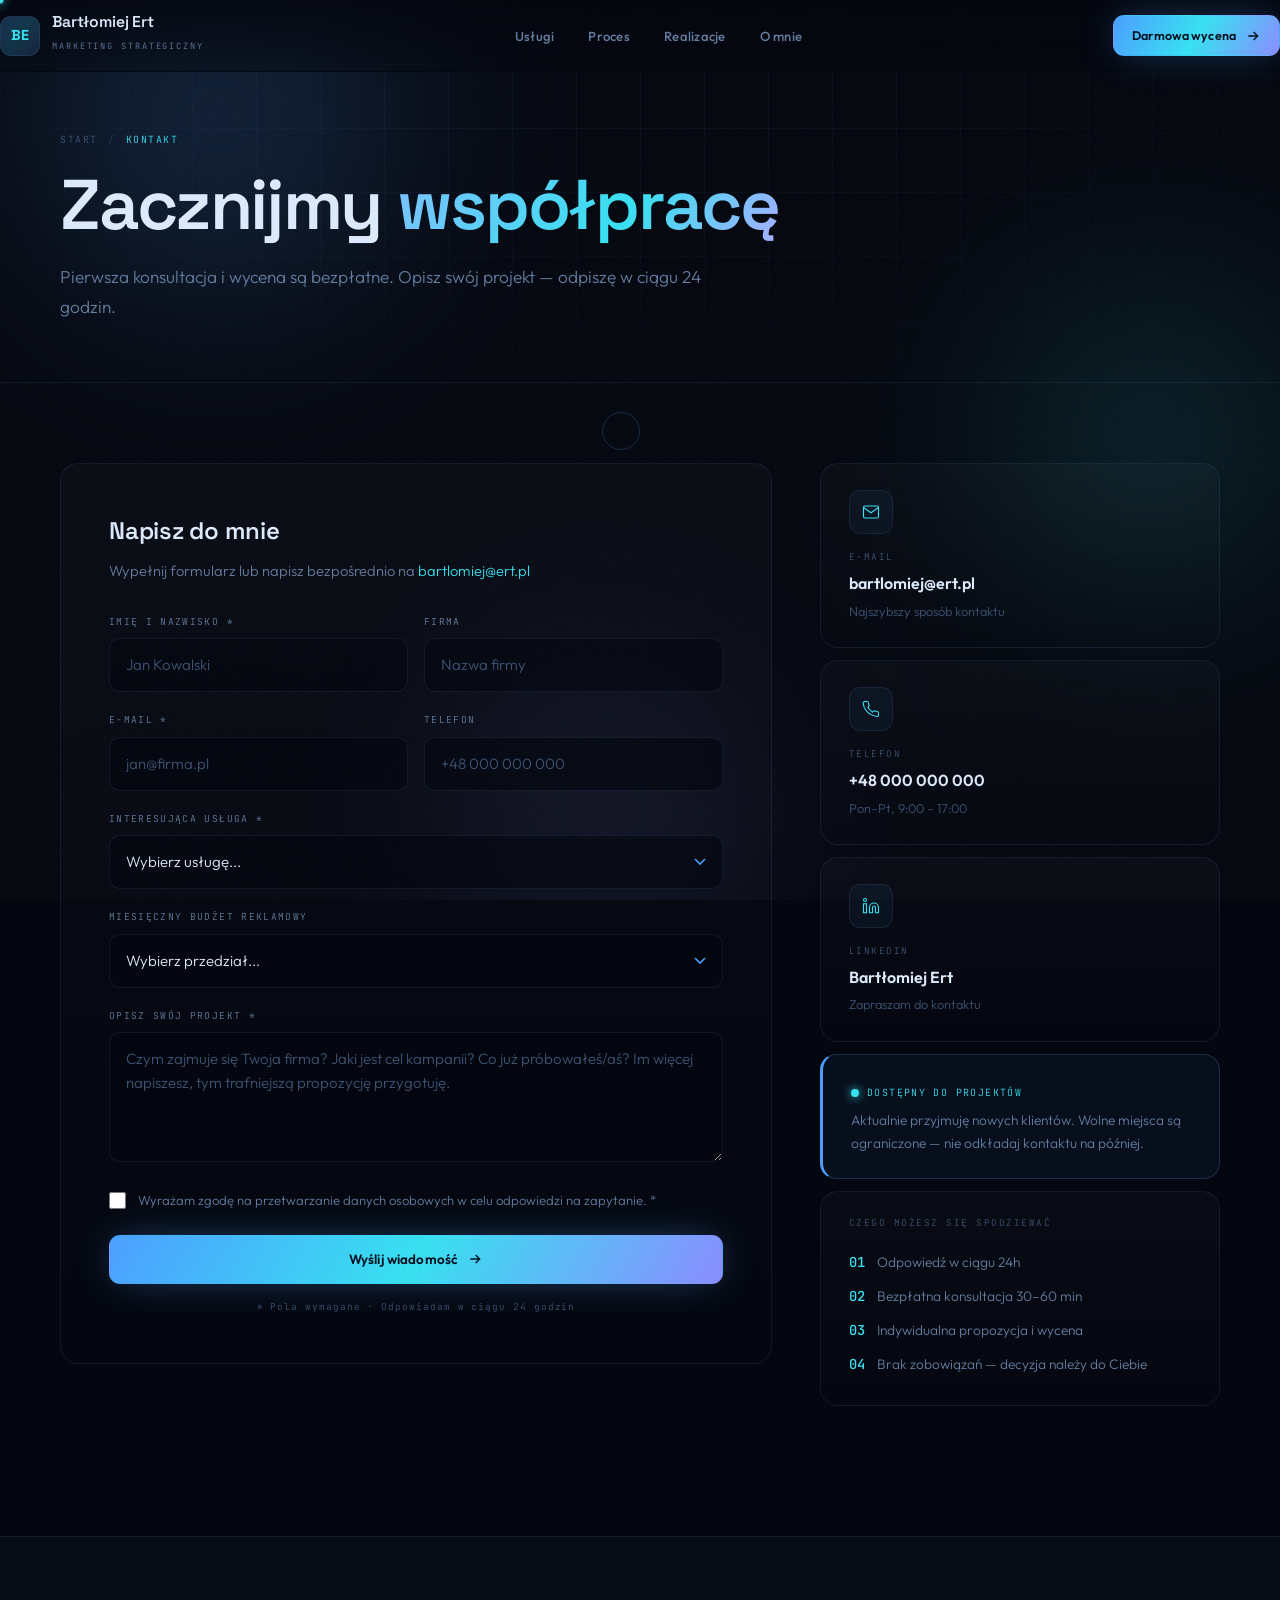
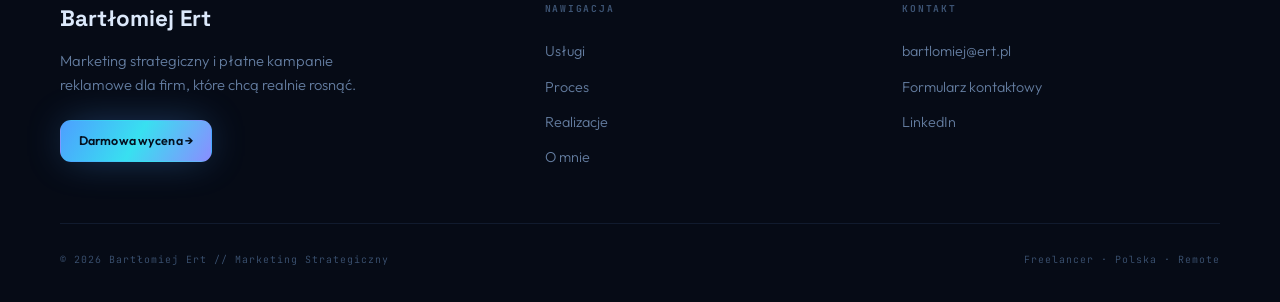
==== kontakt/index.html @ fcd6c66e "Redesign portfolio: world-class dark-blue technological UI Co-authored-by: Hustler <258043458+Hustle" ====
<!DOCTYPE html>
<html lang="pl">
<head>
<meta charset="UTF-8">
<meta name="viewport" content="width=device-width, initial-scale=1.0">
<title>Kontakt — Bartłomiej Ert</title>
<meta name="description" content="Zacznijmy współpracę. Pierwsza konsultacja i wycena są bezpłatne — odpowiadam w ciągu 24 godzin.">
<link rel="preconnect" href="https://fonts.googleapis.com">
<link rel="preconnect" href="https://fonts.gstatic.com" crossorigin>
<link href="https://fonts.googleapis.com/css2?family=Space+Grotesk:wght@400;500;600;700&family=Outfit:wght@300;400;500;600;700;800&family=JetBrains+Mono:wght@400;500&display=swap" rel="stylesheet">
<link rel="stylesheet" href="/style.css">
<style>
  .contact-grid { display: grid; grid-template-columns: 1fr 400px; gap: clamp(24px,4vw,48px); align-items: start; }
  .form-card { padding: clamp(28px,4vw,48px); }
  .form-card h2 { font-family: var(--ff-disp); font-weight: 600; font-size: 1.5rem; letter-spacing: -0.01em; margin-bottom: 8px; }
  .form-card .sub { color: var(--muted); margin-bottom: 32px; font-size: 0.92rem; }
  .form-card .sub a { color: var(--cyan); }
  .check { display: flex; gap: 12px; align-items: flex-start; margin-bottom: 24px; cursor: pointer; }
  .check input { width: 17px; height: 17px; margin-top: 2px; accent-color: var(--azure); flex-shrink: 0; }
  .check span { font-size: 0.82rem; color: var(--muted); line-height: 1.6; }
  .form-note { font-family: var(--mono); font-size: 0.58rem; letter-spacing: 0.1em; color: var(--muted-2); text-align: center; margin-top: 16px; }

  .form-success { display: none; text-align: center; padding: 40px 10px; }
  .success-ic { width: 66px; height: 66px; border-radius: 50%; display: grid; place-items: center; margin: 0 auto 22px;
    background: var(--azure-10); border: 1px solid var(--line-2); }
  .success-ic svg { width: 30px; height: 30px; color: var(--cyan); }
  .form-success h3 { font-family: var(--ff-disp); font-weight: 600; font-size: 1.4rem; margin-bottom: 10px; }
  .form-success p { color: var(--muted); line-height: 1.7; }

  .side-card { padding: 26px 28px; margin-bottom: 12px; display: block; }
  .side-card .ci-ic { width: 44px; height: 44px; border-radius: 11px; display: grid; place-items: center; margin-bottom: 16px; background: var(--azure-06); border: 1px solid var(--line); }
  .side-card .ci-ic svg { width: 18px; height: 18px; color: var(--cyan); }
  .side-card .lbl { font-family: var(--mono); font-size: 0.58rem; letter-spacing: 0.16em; text-transform: uppercase; color: var(--muted-2); margin-bottom: 6px; }
  .side-card .val { font-size: 1rem; font-weight: 600; color: var(--text); }
  .side-card .note { font-size: 0.8rem; color: var(--muted-2); margin-top: 4px; }
  a.side-card:hover .val { color: var(--cyan); }

  .avail { padding: 24px 28px; background: var(--azure-06); border: 1px solid var(--line-2); border-left: 3px solid var(--azure); border-radius: 16px; margin-bottom: 12px; }
  .avail .top { display: inline-flex; align-items: center; gap: 8px; font-family: var(--mono); font-size: 0.62rem; letter-spacing: 0.14em; text-transform: uppercase; color: var(--cyan); margin-bottom: 8px; }
  .avail p { font-size: 0.86rem; color: var(--muted); line-height: 1.65; }
  .expect { padding: 24px 28px; }
  .expect .lbl { font-family: var(--mono); font-size: 0.58rem; letter-spacing: 0.16em; text-transform: uppercase; color: var(--muted-2); margin-bottom: 14px; }
  .expect .row { display: flex; align-items: center; gap: 12px; font-size: 0.86rem; color: var(--muted); padding: 6px 0; }
  .expect .row b { font-family: var(--mono); color: var(--cyan); font-weight: 500; }

  @media (max-width: 900px){ .contact-grid { grid-template-columns: 1fr; } }
</style>
</head>
<body>

<header class="nav">
  <div class="wrap nav-inner">
    <a class="brand" href="/"><div class="brand-mark"><span>BE</span></div><div class="brand-text"><b>Bartłomiej Ert</b><small>Marketing Strategiczny</small></div></a>
    <nav><ul class="nav-links">
      <li><a href="/uslugi/">Usługi</a></li>
      <li><a href="/proces/">Proces</a></li>
      <li><a href="/realizacje/">Realizacje</a></li>
      <li><a href="/o-mnie/">O mnie</a></li>
    </ul></nav>
    <div class="nav-actions">
      <a class="btn btn-primary btn-sm active" href="/kontakt/" data-magnetic>Darmowa wycena
        <svg viewBox="0 0 24 24" fill="none" stroke="currentColor" stroke-width="2"><path d="M5 12h14M13 6l6 6-6 6"/></svg></a>
      <button class="nav-burger" aria-label="Menu"><span></span><span></span><span></span></button>
    </div>
  </div>
</header>
<div class="mobile-menu">
  <a href="/uslugi/">Usługi</a><a href="/proces/">Proces</a><a href="/realizacje/">Realizacje</a><a href="/o-mnie/">O mnie</a>
  <a class="btn btn-primary btn-block" href="/kontakt/">Darmowa wycena →</a>
</div>

<div class="page-hero">
  <div class="wrap">
    <div class="breadcrumb reveal"><a href="/">Start</a><span class="sep">/</span><span class="cur">Kontakt</span></div>
    <h1 class="page-title reveal d1">Zacznijmy <span class="grad">współpracę</span></h1>
    <p class="page-sub reveal d2">Pierwsza konsultacja i wycena są bezpłatne. Opisz swój projekt — odpiszę w ciągu 24 godzin.</p>
  </div>
</div>

<main>
  <section class="section" style="padding-top:clamp(48px,7vw,80px)">
    <div class="wrap contact-grid">
      <!-- FORM -->
      <div class="card form-card reveal">
        <div id="formWrap">
          <h2>Napisz do mnie</h2>
          <p class="sub">Wypełnij formularz lub napisz bezpośrednio na <a href="mailto:bartlomiej@ert.pl">bartlomiej@ert.pl</a></p>
          <form id="contactForm" novalidate>
            <div class="field-row">
              <div class="field"><label>Imię i nazwisko *</label><input type="text" placeholder="Jan Kowalski" required></div>
              <div class="field"><label>Firma</label><input type="text" placeholder="Nazwa firmy"></div>
            </div>
            <div class="field-row">
              <div class="field"><label>E-mail *</label><input type="email" placeholder="jan@firma.pl" required></div>
              <div class="field"><label>Telefon</label><input type="tel" placeholder="+48 000 000 000"></div>
            </div>
            <div class="field"><label>Interesująca usługa *</label>
              <select required>
                <option value="" disabled selected>Wybierz usługę...</option>
                <option>Promocje w Social Mediach (Meta / IG / LinkedIn)</option>
                <option>Google Search Ads</option>
                <option>Kompleksowe wsparcie marketingowe</option>
                <option>Tworzenie strony internetowej</option>
                <option>Kilka usług naraz</option>
                <option>Nie wiem — potrzebuję konsultacji</option>
              </select>
            </div>
            <div class="field"><label>Miesięczny budżet reklamowy</label>
              <select>
                <option value="" disabled selected>Wybierz przedział...</option>
                <option>Do 2 000 zł</option><option>2 000 – 5 000 zł</option><option>5 000 – 15 000 zł</option><option>15 000 – 50 000 zł</option><option>Powyżej 50 000 zł</option>
              </select>
            </div>
            <div class="field"><label>Opisz swój projekt *</label><textarea placeholder="Czym zajmuje się Twoja firma? Jaki jest cel kampanii? Co już próbowałeś/aś? Im więcej napiszesz, tym trafniejszą propozycję przygotuję." required></textarea></div>
            <label class="check"><input type="checkbox" required><span>Wyrażam zgodę na przetwarzanie danych osobowych w celu odpowiedzi na zapytanie. *</span></label>
            <button type="submit" class="btn btn-primary btn-block">Wyślij wiadomość
              <svg viewBox="0 0 24 24" fill="none" stroke="currentColor" stroke-width="2"><path d="M5 12h14M13 6l6 6-6 6"/></svg>
            </button>
            <p class="form-note">* Pola wymagane · Odpowiadam w ciągu 24 godzin</p>
          </form>
        </div>
        <div class="form-success" id="formSuccess">
          <div class="success-ic"><svg viewBox="0 0 24 24" fill="none" stroke="currentColor" stroke-width="2"><path d="M20 6 9 17l-5-5"/></svg></div>
          <h3>Wiadomość wysłana!</h3>
          <p>Dziękuję za kontakt. Odezwę się w ciągu 24 godzin na podany adres e-mail.<br>Do zobaczenia wkrótce.</p>
        </div>
      </div>

      <!-- SIDEBAR -->
      <aside class="reveal d2">
        <a href="mailto:bartlomiej@ert.pl" class="card side-card">
          <div class="ci-ic"><svg viewBox="0 0 24 24" fill="none" stroke="currentColor" stroke-width="1.5"><path d="M4 4h16c1.1 0 2 .9 2 2v12c0 1.1-.9 2-2 2H4c-1.1 0-2-.9-2-2V6c0-1.1.9-2 2-2z"/><polyline points="22,6 12,13 2,6"/></svg></div>
          <div class="lbl">E-mail</div><div class="val">bartlomiej@ert.pl</div><div class="note">Najszybszy sposób kontaktu</div>
        </a>
        <a href="tel:+48000000000" class="card side-card">
          <div class="ci-ic"><svg viewBox="0 0 24 24" fill="none" stroke="currentColor" stroke-width="1.5"><path d="M22 16.92v3a2 2 0 0 1-2.18 2 19.79 19.79 0 0 1-8.63-3.07A19.5 19.5 0 0 1 4.69 13a19.79 19.79 0 0 1-3.07-8.67A2 2 0 0 1 3.6 2h3a2 2 0 0 1 2 1.72c.13.96.36 1.9.7 2.81a2 2 0 0 1-.45 2.11L8 9.91a16 16 0 0 0 6.09 6.09l1.27-.85a2 2 0 0 1 2.11-.45c.91.34 1.85.57 2.81.7A2 2 0 0 1 22 17z"/></svg></div>
          <div class="lbl">Telefon</div><div class="val">+48 000 000 000</div><div class="note">Pon–Pt, 9:00 – 17:00</div>
        </a>
        <a href="https://linkedin.com" target="_blank" rel="noopener" class="card side-card">
          <div class="ci-ic"><svg viewBox="0 0 24 24" fill="none" stroke="currentColor" stroke-width="1.5"><path d="M16 8a6 6 0 0 1 6 6v7h-4v-7a2 2 0 0 0-4 0v7h-4v-7a6 6 0 0 1 6-6z"/><rect x="2" y="9" width="4" height="12"/><circle cx="4" cy="4" r="2"/></svg></div>
          <div class="lbl">LinkedIn</div><div class="val">Bartłomiej Ert</div><div class="note">Zapraszam do kontaktu</div>
        </a>
        <div class="avail">
          <div class="top"><span class="dot" style="width:8px;height:8px;border-radius:50%;background:var(--cyan);box-shadow:0 0 10px var(--cyan)"></span>Dostępny do projektów</div>
          <p>Aktualnie przyjmuję nowych klientów. Wolne miejsca są ograniczone — nie odkładaj kontaktu na później.</p>
        </div>
        <div class="card expect">
          <div class="lbl">Czego możesz się spodziewać</div>
          <div class="row"><b>01</b> Odpowiedź w ciągu 24h</div>
          <div class="row"><b>02</b> Bezpłatna konsultacja 30–60 min</div>
          <div class="row"><b>03</b> Indywidualna propozycja i wycena</div>
          <div class="row"><b>04</b> Brak zobowiązań — decyzja należy do Ciebie</div>
        </div>
      </aside>
    </div>
  </section>
</main>

<footer class="footer">
  <div class="wrap">
    <div class="footer-top">
      <div class="footer-brand"><b>Bartłomiej Ert</b><p>Marketing strategiczny i płatne kampanie reklamowe dla firm, które chcą realnie rosnąć.</p><div class="mt-s"><a class="btn btn-primary btn-sm" href="/kontakt/">Darmowa wycena →</a></div></div>
      <div class="footer-col"><h4>Nawigacja</h4><a href="/uslugi/">Usługi</a><a href="/proces/">Proces</a><a href="/realizacje/">Realizacje</a><a href="/o-mnie/">O mnie</a></div>
      <div class="footer-col"><h4>Kontakt</h4><a href="mailto:bartlomiej@ert.pl">bartlomiej@ert.pl</a><a href="/kontakt/">Formularz kontaktowy</a><a href="https://linkedin.com" target="_blank" rel="noopener">LinkedIn</a></div>
    </div>
    <div class="footer-bottom">
      <span>© <span data-year>2025</span> Bartłomiej Ert <span class="footer-dot">//</span> Marketing Strategiczny</span>
      <span>Freelancer <span class="footer-dot">·</span> Polska <span class="footer-dot">·</span> Remote</span>
    </div>
  </div>
</footer>

<script src="/app.js"></script>
</body>
</html>
---- style.css ----
/* ═══════════════════════════════════════════════════════════════
   BARTŁOMIEJ ERT — MARKETING STRATEGICZNY
   World-class dark-blue technological design system
   Shared stylesheet · v2
═══════════════════════════════════════════════════════════════ */

/* ───────────────────────────────────────────
   1 · DESIGN TOKENS
─────────────────────────────────────────── */
:root {
  /* Surfaces — deep space navy */
  --bg:        #04070f;
  --bg-1:      #060b16;
  --bg-2:      #080f1e;
  --bg-3:      #0b1424;
  --card:      #0a1322;
  --card-2:    #0d1a2d;
  --card-h:    #10233c;

  /* Ink */
  --text:      #dce9fb;
  --text-soft: #aec4e4;
  --muted:     #647da0;
  --muted-2:   #3d5474;

  /* Brand — electric azure → cyan → violet */
  --azure:     #4d9fff;
  --cyan:      #38e0f0;
  --violet:    #8a8dff;
  --accent:    #4d9fff;
  --accent-2:  #38e0f0;

  /* Brand alphas */
  --azure-06:  rgba(77,159,255,0.06);
  --azure-10:  rgba(77,159,255,0.10);
  --azure-14:  rgba(77,159,255,0.14);
  --azure-22:  rgba(77,159,255,0.22);
  --cyan-10:   rgba(56,224,240,0.10);

  /* Lines & glass */
  --line:      rgba(120,170,255,0.10);
  --line-2:    rgba(120,170,255,0.20);
  --glass:     rgba(14,26,46,0.55);
  --glass-2:   rgba(10,19,34,0.72);

  /* Gradients */
  --grad-brand:  linear-gradient(120deg, #4d9fff 0%, #38e0f0 50%, #8a8dff 100%);
  --grad-text:   linear-gradient(120deg, #7ec0ff 0%, #38e0f0 60%, #a9adff 100%);
  --grad-line:   linear-gradient(90deg, transparent, var(--azure), var(--cyan), transparent);

  /* Shadows / glows */
  --shadow:      0 30px 90px -30px rgba(0,0,0,0.8);
  --glow-azure:  0 0 40px -8px rgba(77,159,255,0.45);
  --glow-cyan:   0 0 50px -10px rgba(56,224,240,0.4);

  /* Type */
  --ff:      'Outfit', system-ui, -apple-system, sans-serif;
  --ff-disp: 'Space Grotesk', var(--ff);
  --mono:    'JetBrains Mono', ui-monospace, monospace;

  /* Layout */
  --max:     1280px;
  --gutter:  clamp(20px, 5vw, 60px);
  --radius:  18px;
  --radius-sm: 12px;

  --ease:    cubic-bezier(0.16, 1, 0.3, 1);
  --nav-h:   72px;
}

/* ───────────────────────────────────────────
   2 · RESET
─────────────────────────────────────────── */
*, *::before, *::after { box-sizing: border-box; margin: 0; padding: 0; }
html { scroll-behavior: smooth; -webkit-text-size-adjust: 100%; }
@media (prefers-reduced-motion: reduce) {
  html { scroll-behavior: auto; }
  *, *::before, *::after { animation-duration: 0.001ms !important; transition-duration: 0.01ms !important; }
}
body {
  font-family: var(--ff);
  font-weight: 300;
  color: var(--text);
  background: var(--bg);
  line-height: 1.6;
  overflow-x: hidden;
  min-height: 100vh;
  -webkit-font-smoothing: antialiased;
  text-rendering: optimizeLegibility;
}
img, svg { display: block; max-width: 100%; }
a { color: inherit; text-decoration: none; }
button, input, textarea, select { font: inherit; color: inherit; }
::selection { background: rgba(77,159,255,0.28); color: #fff; }

::-webkit-scrollbar { width: 9px; height: 9px; }
::-webkit-scrollbar-track { background: var(--bg); }
::-webkit-scrollbar-thumb { background: linear-gradient(180deg, var(--azure), var(--cyan)); border-radius: 6px; border: 2px solid var(--bg); }

/* ───────────────────────────────────────────
   3 · AMBIENT BACKGROUND (aurora + grid + noise)
─────────────────────────────────────────── */
.fx-bg { position: fixed; inset: 0; z-index: -2; pointer-events: none; overflow: hidden; }
.fx-aurora {
  position: absolute; border-radius: 50%; filter: blur(90px); opacity: 0.5;
  mix-blend-mode: screen; will-change: transform;
}
.fx-aurora.a1 { width: 46vw; height: 46vw; top: -14vw; left: -6vw;  background: radial-gradient(circle, rgba(77,159,255,0.5), transparent 65%); animation: drift1 22s ease-in-out infinite; }
.fx-aurora.a2 { width: 40vw; height: 40vw; top: 20vh; right: -10vw; background: radial-gradient(circle, rgba(56,224,240,0.34), transparent 65%); animation: drift2 26s ease-in-out infinite; }
.fx-aurora.a3 { width: 38vw; height: 38vw; bottom: -12vw; left: 28vw; background: radial-gradient(circle, rgba(138,141,255,0.30), transparent 65%); animation: drift3 30s ease-in-out infinite; }
.fx-grid {
  position: absolute; inset: 0;
  background-image:
    linear-gradient(var(--line) 1px, transparent 1px),
    linear-gradient(90deg, var(--line) 1px, transparent 1px);
  background-size: 64px 64px;
  mask-image: radial-gradient(ellipse 90% 70% at 50% 0%, #000 10%, transparent 75%);
  -webkit-mask-image: radial-gradient(ellipse 90% 70% at 50% 0%, #000 10%, transparent 75%);
  opacity: 0.6;
}
.fx-noise {
  position: absolute; inset: 0; opacity: 0.035;
  background-image: url("data:image/svg+xml,%3Csvg xmlns='http://www.w3.org/2000/svg' width='140' height='140'%3E%3Cfilter id='n'%3E%3CfeTurbulence type='fractalNoise' baseFrequency='0.85' numOctaves='3' stitchTiles='stitch'/%3E%3C/filter%3E%3Crect width='100%25' height='100%25' filter='url(%23n)'/%3E%3C/svg%3E");
}
@keyframes drift1 { 0%,100%{transform:translate(0,0) scale(1)} 50%{transform:translate(6vw,4vh) scale(1.12)} }
@keyframes drift2 { 0%,100%{transform:translate(0,0) scale(1)} 50%{transform:translate(-5vw,6vh) scale(1.1)} }
@keyframes drift3 { 0%,100%{transform:translate(0,0) scale(1)} 50%{transform:translate(3vw,-5vh) scale(1.15)} }

/* ───────────────────────────────────────────
   4 · CURSOR / PROGRESS / OVERLAYS
─────────────────────────────────────────── */
.cursor-dot, .cursor-ring {
  position: fixed; top: 0; left: 0; border-radius: 50%;
  pointer-events: none; z-index: 9999; translate: -50% -50%;
  mix-blend-mode: screen;
}
.cursor-dot  { width: 7px; height: 7px; background: var(--cyan); box-shadow: 0 0 10px var(--cyan); }
.cursor-ring { width: 38px; height: 38px; border: 1px solid var(--azure-22); transition: width .25s var(--ease), height .25s var(--ease), border-color .25s, background .25s; }
.cursor-ring.hover { width: 60px; height: 60px; border-color: var(--cyan); background: rgba(56,224,240,0.06); }
@media (hover: none), (max-width: 900px) { .cursor-dot, .cursor-ring { display: none; } }

.scroll-progress {
  position: fixed; top: 0; left: 0; height: 2px; width: 0%;
  background: var(--grad-brand); z-index: 300; box-shadow: 0 0 12px rgba(77,159,255,0.6);
}

/* ───────────────────────────────────────────
   5 · LAYOUT
─────────────────────────────────────────── */
.wrap { width: min(100% - (var(--gutter) * 2), var(--max)); margin-inline: auto; }
.section { padding: clamp(72px, 11vw, 130px) 0; position: relative; }
.section-alt { background:
  radial-gradient(ellipse 60% 50% at 100% 0%, var(--azure-06), transparent 60%),
  var(--bg-1);
  border-block: 1px solid var(--line);
}

/* Section label (mono kicker) */
.kicker { display: inline-flex; align-items: center; gap: 12px; margin-bottom: 20px; }
.kicker::before { content: ''; width: 30px; height: 1px; background: var(--grad-line); }
.kicker span {
  font-family: var(--mono); font-size: 0.62rem; letter-spacing: 0.24em;
  text-transform: uppercase; color: var(--cyan);
}
.eyebrow-center { justify-content: center; }
.eyebrow-center::after { content: ''; width: 30px; height: 1px; background: var(--grad-line); }

.h-sec {
  font-family: var(--ff-disp); font-weight: 600;
  font-size: clamp(2rem, 4vw, 3.1rem); line-height: 1.05;
  letter-spacing: -0.03em; color: var(--text); margin-bottom: 18px;
}
.sub-sec { font-size: 1.02rem; color: var(--muted); max-width: 56ch; line-height: 1.75; }
.grad { background: var(--grad-text); -webkit-background-clip: text; background-clip: text; -webkit-text-fill-color: transparent; }
.acc { color: var(--cyan); }

/* ───────────────────────────────────────────
   6 · NAV
─────────────────────────────────────────── */
.nav {
  position: fixed; inset: 0 0 auto 0; z-index: 250; height: var(--nav-h);
  display: flex; align-items: center;
  background: linear-gradient(180deg, rgba(4,7,15,0.85), rgba(4,7,15,0.4));
  backdrop-filter: blur(18px); -webkit-backdrop-filter: blur(18px);
  border-bottom: 1px solid transparent;
  transition: transform .45s var(--ease), background .35s, border-color .35s;
}
.nav.scrolled { background: var(--glass-2); border-bottom-color: var(--line); }
.nav.hidden { transform: translateY(-105%); }
.nav-inner { display: flex; align-items: center; justify-content: space-between; width: 100%; gap: 20px; }

.brand { display: flex; align-items: center; gap: 12px; }
.brand-mark {
  width: 40px; height: 40px; display: grid; place-items: center; position: relative;
  border-radius: 11px; background: linear-gradient(160deg, #0f2137, #081221);
  border: 1px solid var(--line-2); overflow: hidden;
}
.brand-mark::after { content: ''; position: absolute; inset: 0; background: var(--grad-brand); opacity: 0.14; }
.brand-mark span { font-family: var(--ff-disp); font-weight: 700; font-size: 0.9rem; color: var(--cyan); position: relative; z-index: 1; }
.brand-text b { font-family: var(--ff-disp); font-weight: 600; font-size: 0.98rem; color: var(--text); letter-spacing: -0.01em; display: block; line-height: 1; }
.brand-text small { font-family: var(--mono); font-size: 0.54rem; letter-spacing: 0.22em; text-transform: uppercase; color: var(--muted); }

.nav-links { display: flex; align-items: center; gap: 6px; list-style: none; }
.nav-links a {
  position: relative; padding: 9px 14px; border-radius: 9px;
  font-size: 0.82rem; font-weight: 500; letter-spacing: 0.02em; color: var(--muted);
  transition: color .25s, background .25s;
}
.nav-links a:hover { color: var(--text); background: var(--azure-06); }
.nav-links a.active { color: var(--cyan); }
.nav-links a.active::after {
  content: ''; position: absolute; left: 14px; right: 14px; bottom: 3px; height: 1px;
  background: var(--grad-line);
}
.nav-actions { display: flex; align-items: center; gap: 12px; }

.btn {
  --b: var(--azure);
  display: inline-flex; align-items: center; justify-content: center; gap: 9px;
  font-family: var(--ff); font-weight: 600; font-size: 0.84rem; letter-spacing: 0.01em;
  padding: 13px 24px; border-radius: 11px; cursor: pointer; border: 1px solid transparent;
  position: relative; overflow: hidden; transition: transform .3s var(--ease), box-shadow .3s, border-color .3s, color .3s, background .3s;
  white-space: nowrap;
}
.btn svg { width: 16px; height: 16px; }
.btn-primary { color: #04101f; background: var(--grad-brand); box-shadow: var(--glow-azure); }
.btn-primary::after {
  content: ''; position: absolute; inset: 0; background: linear-gradient(120deg, transparent, rgba(255,255,255,0.5), transparent);
  transform: translateX(-120%); transition: transform .6s var(--ease);
}
.btn-primary:hover { transform: translateY(-2px); box-shadow: 0 0 46px -6px rgba(56,224,240,0.6); }
.btn-primary:hover::after { transform: translateX(120%); }
.btn-ghost { color: var(--text-soft); border-color: var(--line-2); background: rgba(255,255,255,0.015); }
.btn-ghost:hover { color: var(--cyan); border-color: var(--cyan); transform: translateY(-2px); background: var(--azure-06); }
.btn-sm { padding: 10px 18px; font-size: 0.78rem; }
.btn-block { width: 100%; }

/* Mobile nav */
.nav-burger {
  display: none; width: 44px; height: 44px; border-radius: 11px; cursor: pointer;
  border: 1px solid var(--line-2); background: rgba(255,255,255,0.02);
  flex-direction: column; align-items: center; justify-content: center; gap: 5px;
}
.nav-burger span { width: 18px; height: 2px; background: var(--text); border-radius: 2px; transition: transform .3s var(--ease), opacity .2s; }
.nav-burger.open span:nth-child(1) { transform: translateY(7px) rotate(45deg); }
.nav-burger.open span:nth-child(2) { opacity: 0; }
.nav-burger.open span:nth-child(3) { transform: translateY(-7px) rotate(-45deg); }

.mobile-menu {
  position: fixed; inset: var(--nav-h) 0 auto 0; z-index: 240;
  background: var(--glass-2); backdrop-filter: blur(22px); -webkit-backdrop-filter: blur(22px);
  border-bottom: 1px solid var(--line); padding: 22px var(--gutter) 32px;
  display: flex; flex-direction: column; gap: 6px;
  transform: translateY(-12px); opacity: 0; pointer-events: none; transition: transform .4s var(--ease), opacity .3s;
}
.mobile-menu.open { transform: translateY(0); opacity: 1; pointer-events: auto; }
.mobile-menu a { padding: 14px 8px; font-family: var(--ff-disp); font-size: 1.3rem; color: var(--text-soft); border-bottom: 1px solid var(--line); }
.mobile-menu a:last-of-type { border-bottom: none; }
.mobile-menu .btn { margin-top: 14px; }

/* ───────────────────────────────────────────
   7 · REVEAL ANIMATION
─────────────────────────────────────────── */
.reveal { opacity: 0; transform: translateY(30px); transition: opacity .8s var(--ease), transform .8s var(--ease); }
.reveal.in { opacity: 1; transform: none; }
.d1 { transition-delay: .08s; } .d2 { transition-delay: .16s; } .d3 { transition-delay: .24s; }
.d4 { transition-delay: .32s; } .d5 { transition-delay: .4s; } .d6 { transition-delay: .48s; }

/* ───────────────────────────────────────────
   8 · CARDS & GLASS
─────────────────────────────────────────── */
.card {
  position: relative; background: linear-gradient(180deg, rgba(255,255,255,0.025), rgba(255,255,255,0.005));
  border: 1px solid var(--line); border-radius: var(--radius); overflow: hidden;
  transition: border-color .4s, transform .4s var(--ease), background .4s;
}
.card::before {
  content: ''; position: absolute; inset: 0; border-radius: inherit; padding: 1px;
  background: radial-gradient(300px circle at var(--mx, 50%) var(--my, 0%), var(--azure-22), transparent 60%);
  -webkit-mask: linear-gradient(#000 0 0) content-box, linear-gradient(#000 0 0);
  -webkit-mask-composite: xor; mask-composite: exclude;
  opacity: 0; transition: opacity .4s;
}
.card:hover { border-color: var(--line-2); background: linear-gradient(180deg, rgba(255,255,255,0.04), rgba(255,255,255,0.01)); }
.card:hover::before { opacity: 1; }

.tag {
  font-family: var(--mono); font-size: 0.58rem; letter-spacing: 0.12em; text-transform: uppercase;
  color: var(--cyan); border: 1px solid var(--line); background: var(--azure-06);
  padding: 5px 10px; border-radius: 6px; white-space: nowrap;
}
.tags { display: flex; flex-wrap: wrap; gap: 8px; }

.pill {
  display: inline-flex; align-items: center; gap: 9px; padding: 7px 15px; border-radius: 999px;
  border: 1px solid var(--line-2); background: var(--azure-06);
  font-family: var(--mono); font-size: 0.62rem; letter-spacing: 0.14em; text-transform: uppercase; color: var(--text-soft);
}
.pill .dot { width: 7px; height: 7px; border-radius: 50%; background: var(--cyan); box-shadow: 0 0 10px var(--cyan); animation: pulse 2s ease-in-out infinite; }
@keyframes pulse { 0%,100%{ opacity:1; transform:scale(1); } 50%{ opacity:.4; transform:scale(.8); } }

/* ───────────────────────────────────────────
   9 · TICKER
─────────────────────────────────────────── */
.ticker { border-block: 1px solid var(--line); background: var(--bg-1); overflow: hidden; padding: 16px 0; }
.ticker-track { display: flex; width: max-content; animation: ticker 32s linear infinite; }
.ticker:hover .ticker-track { animation-play-state: paused; }
.ticker-item {
  display: inline-flex; align-items: center; gap: 22px; padding: 0 22px;
  font-family: var(--mono); font-size: 0.66rem; letter-spacing: 0.18em; text-transform: uppercase; color: var(--muted); flex-shrink: 0;
}
.ticker-item::after { content: '◆'; color: var(--cyan); font-size: 0.6rem; opacity: 0.7; }
@keyframes ticker { to { transform: translateX(-50%); } }

/* ───────────────────────────────────────────
   10 · STAT / METRIC
─────────────────────────────────────────── */
.metric-val { font-family: var(--ff-disp); font-weight: 700; letter-spacing: -0.03em; line-height: 1;
  background: var(--grad-text); -webkit-background-clip: text; background-clip: text; -webkit-text-fill-color: transparent; }
.metric-lbl { font-family: var(--mono); font-size: 0.6rem; letter-spacing: 0.14em; text-transform: uppercase; color: var(--muted); margin-top: 8px; }

/* ───────────────────────────────────────────
   11 · PAGE HERO (subpages)
─────────────────────────────────────────── */
.page-hero { padding: calc(var(--nav-h) + 60px) 0 60px; position: relative; border-bottom: 1px solid var(--line); }
.breadcrumb { display: flex; align-items: center; gap: 10px; font-family: var(--mono); font-size: 0.62rem; letter-spacing: 0.16em; text-transform: uppercase; color: var(--muted-2); margin-bottom: 22px; }
.breadcrumb a { color: var(--muted-2); transition: color .2s; }
.breadcrumb a:hover { color: var(--cyan); }
.breadcrumb .sep { opacity: 0.6; }
.breadcrumb .cur { color: var(--cyan); }
.page-title { font-family: var(--ff-disp); font-weight: 600; font-size: clamp(2.4rem, 6vw, 4.4rem); line-height: 1.02; letter-spacing: -0.03em; margin-bottom: 20px; }
.page-sub { font-size: 1.08rem; color: var(--muted); max-width: 60ch; line-height: 1.75; }

/* ───────────────────────────────────────────
   12 · FOOTER
─────────────────────────────────────────── */
.footer { border-top: 1px solid var(--line); background: var(--bg-1); padding: 64px 0 34px; }
.footer-top { display: grid; grid-template-columns: 1.4fr 1fr 1fr; gap: 40px; margin-bottom: 48px; }
.footer-brand b { font-family: var(--ff-disp); font-size: 1.4rem; color: var(--text); }
.footer-brand p { color: var(--muted); margin-top: 12px; max-width: 34ch; font-size: 0.92rem; }
.footer-col h4 { font-family: var(--mono); font-size: 0.6rem; letter-spacing: 0.18em; text-transform: uppercase; color: var(--muted-2); margin-bottom: 18px; }
.footer-col a { display: block; color: var(--muted); font-size: 0.9rem; padding: 6px 0; transition: color .2s, transform .2s; }
.footer-col a:hover { color: var(--cyan); transform: translateX(4px); }
.footer-bottom { display: flex; justify-content: space-between; align-items: center; gap: 16px; padding-top: 28px; border-top: 1px solid var(--line); }
.footer-bottom span { font-family: var(--mono); font-size: 0.62rem; letter-spacing: 0.1em; color: var(--muted-2); }
.footer-dot { color: var(--cyan); }

/* ───────────────────────────────────────────
   13 · CTA BANNER
─────────────────────────────────────────── */
.cta-banner {
  position: relative; border-radius: 24px; overflow: hidden; padding: clamp(36px, 6vw, 68px);
  display: flex; align-items: center; justify-content: space-between; gap: 40px; flex-wrap: wrap;
  background: linear-gradient(135deg, #0a1a30, #071121);
  border: 1px solid var(--line-2);
}
.cta-banner::before { content: ''; position: absolute; inset: 0; background: radial-gradient(ellipse 60% 100% at 100% 50%, var(--azure-14), transparent 60%); }
.cta-banner::after { content: ''; position: absolute; inset: -1px; border-radius: inherit; padding: 1px; background: var(--grad-brand); opacity: 0.4;
  -webkit-mask: linear-gradient(#000 0 0) content-box, linear-gradient(#000 0 0); -webkit-mask-composite: xor; mask-composite: exclude; }
.cta-banner > * { position: relative; z-index: 1; }
.cta-banner h3 { font-family: var(--ff-disp); font-weight: 600; font-size: clamp(1.5rem, 3.4vw, 2.4rem); letter-spacing: -0.02em; line-height: 1.1; margin-bottom: 12px; }
.cta-banner p { color: var(--muted); max-width: 42ch; }
.cta-actions { display: flex; gap: 12px; flex-wrap: wrap; }

/* ───────────────────────────────────────────
   14 · FORM
─────────────────────────────────────────── */
.field { margin-bottom: 20px; }
.field label { display: block; font-family: var(--mono); font-size: 0.6rem; letter-spacing: 0.14em; text-transform: uppercase; color: var(--muted); margin-bottom: 9px; }
.field input, .field select, .field textarea {
  width: 100%; background: rgba(4,8,16,0.6); border: 1px solid var(--line); border-radius: 11px;
  padding: 14px 16px; font-size: 0.94rem; transition: border-color .25s, box-shadow .25s, background .25s; outline: none; appearance: none;
}
.field input:focus, .field select:focus, .field textarea:focus { border-color: var(--azure); box-shadow: 0 0 0 3px var(--azure-10); background: rgba(4,8,16,0.85); }
.field input::placeholder, .field textarea::placeholder { color: var(--muted-2); }
.field textarea { resize: vertical; min-height: 130px; line-height: 1.6; }
.field select { cursor: pointer;
  background-image: url("data:image/svg+xml,%3Csvg xmlns='http://www.w3.org/2000/svg' width='12' height='8'%3E%3Cpath d='M1 1l5 5 5-5' stroke='%234d9fff' stroke-width='1.6' fill='none'/%3E%3C/svg%3E");
  background-repeat: no-repeat; background-position: right 16px center; }
.field select option { background: var(--bg-2); }
.field-row { display: grid; grid-template-columns: 1fr 1fr; gap: 16px; }

/* ───────────────────────────────────────────
   15 · FAQ
─────────────────────────────────────────── */
.faq { border-top: 1px solid var(--line); }
.faq-item { border-bottom: 1px solid var(--line); }
.faq-q { display: flex; justify-content: space-between; align-items: center; gap: 20px; padding: 24px 4px; cursor: pointer; font-family: var(--ff-disp); font-weight: 500; font-size: 1.05rem; color: var(--text-soft); transition: color .25s; user-select: none; }
.faq-q:hover { color: var(--cyan); }
.faq-item.open .faq-q { color: var(--cyan); }
.faq-icon { position: relative; width: 18px; height: 18px; flex-shrink: 0; }
.faq-icon::before, .faq-icon::after { content: ''; position: absolute; background: currentColor; border-radius: 2px; }
.faq-icon::before { top: 50%; left: 0; right: 0; height: 2px; transform: translateY(-50%); }
.faq-icon::after { left: 50%; top: 0; bottom: 0; width: 2px; transform: translateX(-50%); transition: transform .3s var(--ease); }
.faq-item.open .faq-icon::after { transform: translateX(-50%) scaleY(0); }
.faq-a { max-height: 0; overflow: hidden; transition: max-height .45s var(--ease); }
.faq-a p { color: var(--muted); line-height: 1.8; padding-bottom: 24px; max-width: 68ch; font-size: 0.95rem; }
.faq-item.open .faq-a { max-height: 360px; }

/* ───────────────────────────────────────────
   16 · UTILITIES
─────────────────────────────────────────── */
.center { text-align: center; }
.mx-auto { margin-inline: auto; }
.mt-s { margin-top: 24px; } .mt-m { margin-top: 40px; } .mt-l { margin-top: 64px; }
.grid { display: grid; gap: 20px; }
.g-2 { grid-template-columns: repeat(2, 1fr); }
.g-3 { grid-template-columns: repeat(3, 1fr); }
.g-4 { grid-template-columns: repeat(4, 1fr); }
.divider { height: 1px; background: var(--grad-line); border: none; }

/* ───────────────────────────────────────────
   17 · RESPONSIVE
─────────────────────────────────────────── */
@media (max-width: 1024px) {
  .footer-top { grid-template-columns: 1fr 1fr; }
  .g-4 { grid-template-columns: repeat(2, 1fr); }
}
@media (max-width: 860px) {
  .nav-links, .nav-actions .btn { display: none; }
  .nav-burger { display: flex; }
  .g-2, .g-3, .g-4 { grid-template-columns: 1fr; }
  .field-row { grid-template-columns: 1fr; }
  .footer-top { grid-template-columns: 1fr; gap: 32px; }
  .footer-bottom { flex-direction: column; text-align: center; }
  .cta-banner { flex-direction: column; align-items: flex-start; }
}
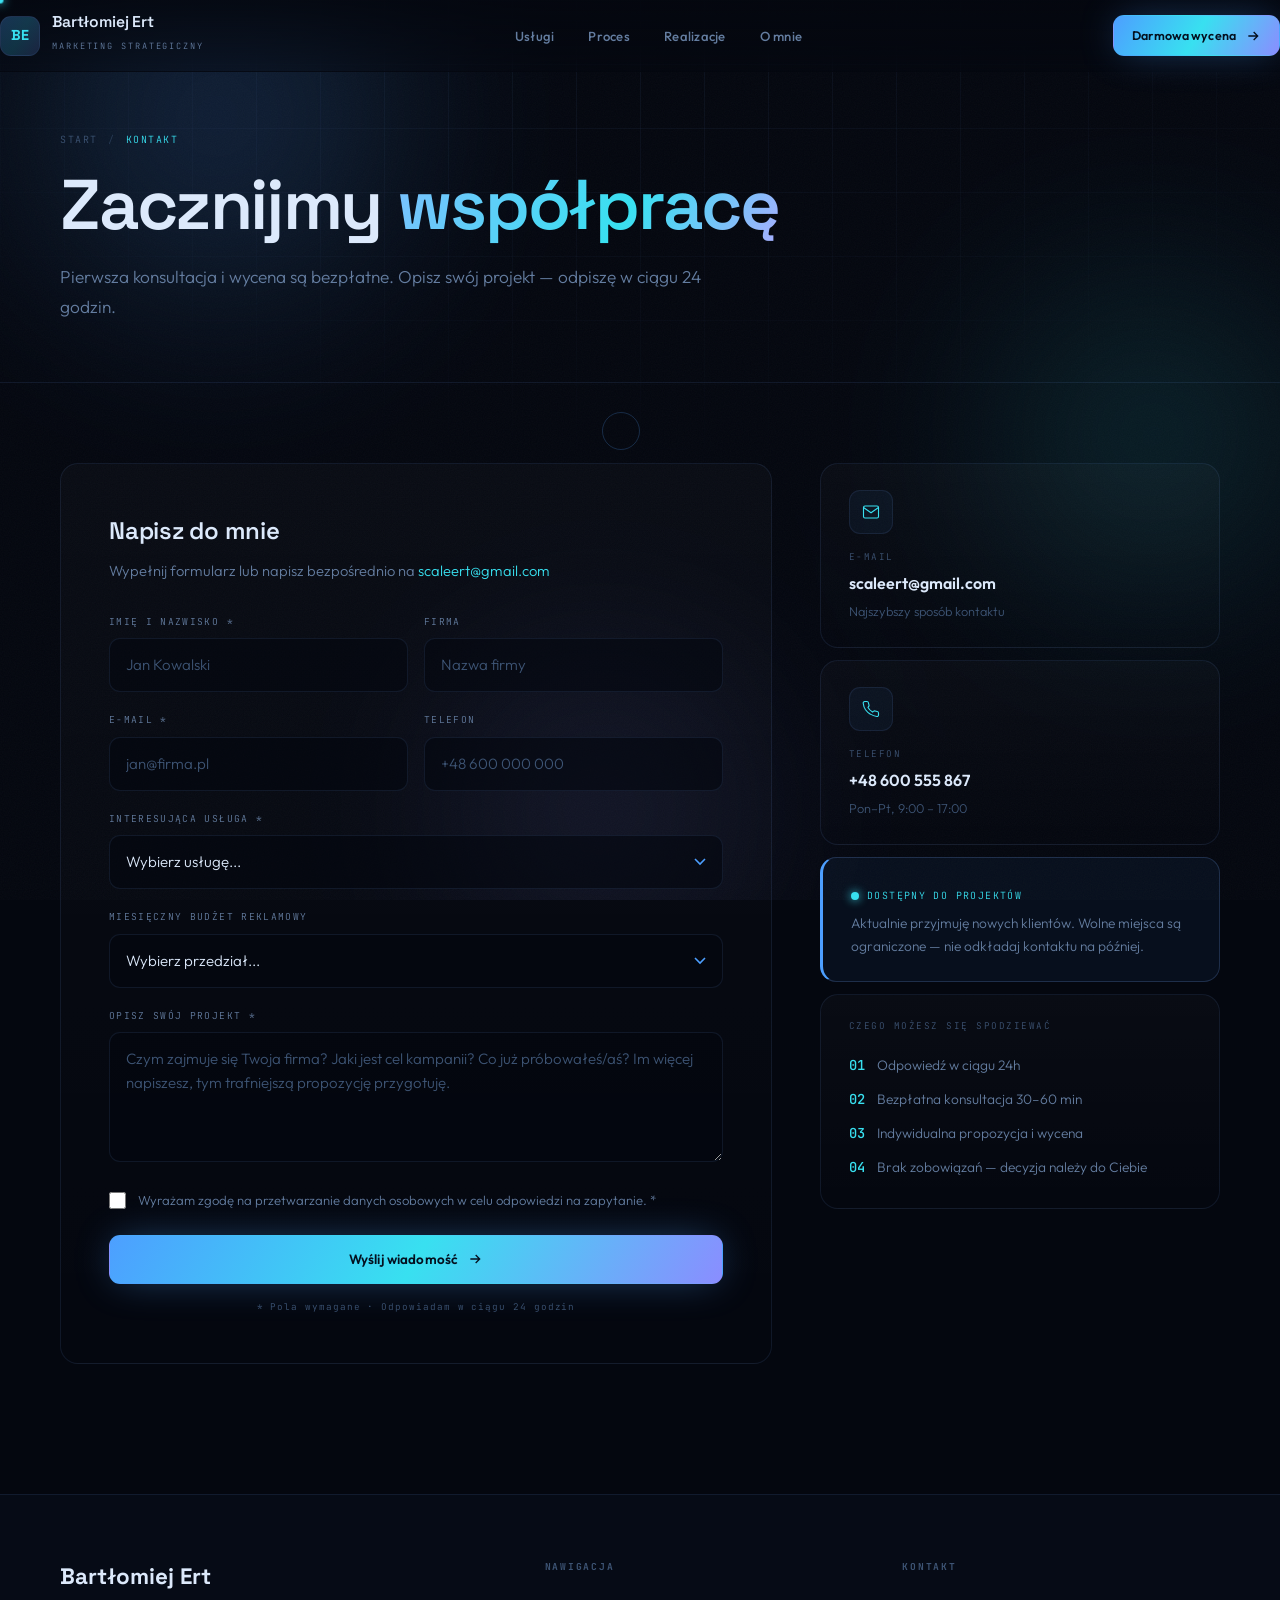
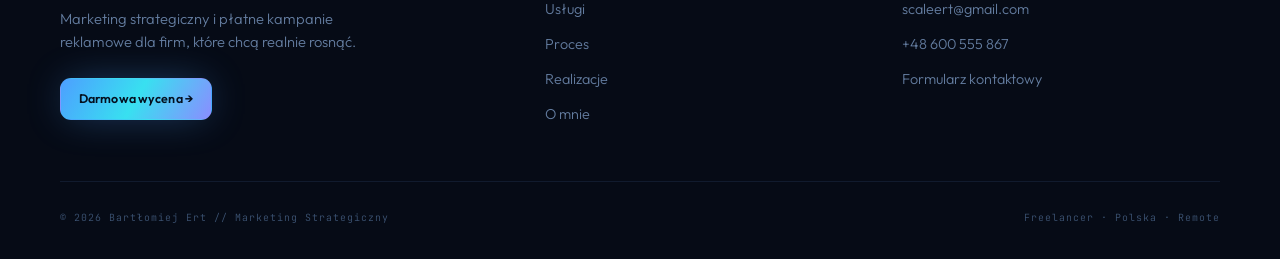
==== commit 6ef1524e: "Content update: remove LinkedIn contact, new email/phone, fix clickable form, restructure services (" ====
--- a/kontakt/index.html
+++ b/kontakt/index.html
@@ -8,7 +8,7 @@
 <link rel="preconnect" href="https://fonts.googleapis.com">
 <link rel="preconnect" href="https://fonts.gstatic.com" crossorigin>
 <link href="https://fonts.googleapis.com/css2?family=Space+Grotesk:wght@400;500;600;700&family=Outfit:wght@300;400;500;600;700;800&family=JetBrains+Mono:wght@400;500&display=swap" rel="stylesheet">
-<link rel="stylesheet" href="/style.css">
+<link rel="stylesheet" href="../style.css">
 <style>
   .contact-grid { display: grid; grid-template-columns: 1fr 400px; gap: clamp(24px,4vw,48px); align-items: start; }
   .form-card { padding: clamp(28px,4vw,48px); }
@@ -50,28 +50,28 @@
 
 <header class="nav">
   <div class="wrap nav-inner">
-    <a class="brand" href="/"><div class="brand-mark"><span>BE</span></div><div class="brand-text"><b>Bartłomiej Ert</b><small>Marketing Strategiczny</small></div></a>
+    <a class="brand" href="../"><div class="brand-mark"><span>BE</span></div><div class="brand-text"><b>Bartłomiej Ert</b><small>Marketing Strategiczny</small></div></a>
     <nav><ul class="nav-links">
-      <li><a href="/uslugi/">Usługi</a></li>
-      <li><a href="/proces/">Proces</a></li>
-      <li><a href="/realizacje/">Realizacje</a></li>
-      <li><a href="/o-mnie/">O mnie</a></li>
+      <li><a href="../uslugi/">Usługi</a></li>
+      <li><a href="../proces/">Proces</a></li>
+      <li><a href="../realizacje/">Realizacje</a></li>
+      <li><a href="../o-mnie/">O mnie</a></li>
     </ul></nav>
     <div class="nav-actions">
-      <a class="btn btn-primary btn-sm active" href="/kontakt/" data-magnetic>Darmowa wycena
+      <a class="btn btn-primary btn-sm active" href="../kontakt/" data-magnetic>Darmowa wycena
         <svg viewBox="0 0 24 24" fill="none" stroke="currentColor" stroke-width="2"><path d="M5 12h14M13 6l6 6-6 6"/></svg></a>
       <button class="nav-burger" aria-label="Menu"><span></span><span></span><span></span></button>
     </div>
   </div>
 </header>
 <div class="mobile-menu">
-  <a href="/uslugi/">Usługi</a><a href="/proces/">Proces</a><a href="/realizacje/">Realizacje</a><a href="/o-mnie/">O mnie</a>
-  <a class="btn btn-primary btn-block" href="/kontakt/">Darmowa wycena →</a>
+  <a href="../uslugi/">Usługi</a><a href="../proces/">Proces</a><a href="../realizacje/">Realizacje</a><a href="../o-mnie/">O mnie</a>
+  <a class="btn btn-primary btn-block" href="../kontakt/">Darmowa wycena →</a>
 </div>
 
 <div class="page-hero">
   <div class="wrap">
-    <div class="breadcrumb reveal"><a href="/">Start</a><span class="sep">/</span><span class="cur">Kontakt</span></div>
+    <div class="breadcrumb reveal"><a href="../">Start</a><span class="sep">/</span><span class="cur">Kontakt</span></div>
     <h1 class="page-title reveal d1">Zacznijmy <span class="grad">współpracę</span></h1>
     <p class="page-sub reveal d2">Pierwsza konsultacja i wycena są bezpłatne. Opisz swój projekt — odpiszę w ciągu 24 godzin.</p>
   </div>
@@ -84,7 +84,7 @@
       <div class="card form-card reveal">
         <div id="formWrap">
           <h2>Napisz do mnie</h2>
-          <p class="sub">Wypełnij formularz lub napisz bezpośrednio na <a href="mailto:bartlomiej@ert.pl">bartlomiej@ert.pl</a></p>
+          <p class="sub">Wypełnij formularz lub napisz bezpośrednio na <a href="mailto:scaleert@gmail.com">scaleert@gmail.com</a></p>
           <form id="contactForm" novalidate>
             <div class="field-row">
               <div class="field"><label>Imię i nazwisko *</label><input type="text" placeholder="Jan Kowalski" required></div>
@@ -92,15 +92,16 @@
             </div>
             <div class="field-row">
               <div class="field"><label>E-mail *</label><input type="email" placeholder="jan@firma.pl" required></div>
-              <div class="field"><label>Telefon</label><input type="tel" placeholder="+48 000 000 000"></div>
+              <div class="field"><label>Telefon</label><input type="tel" placeholder="+48 600 000 000"></div>
             </div>
             <div class="field"><label>Interesująca usługa *</label>
               <select required>
                 <option value="" disabled selected>Wybierz usługę...</option>
-                <option>Promocje w Social Mediach (Meta / IG / LinkedIn)</option>
-                <option>Google Search Ads</option>
+                <option>Płatne kampanie (Google Ads + Meta Ads)</option>
+                <option>GEO / AIO — widoczność w AI</option>
+                <option>Pozycjonowanie wizytówki Google</option>
+                <option>Tworzenie strony internetowej</option>
                 <option>Kompleksowe wsparcie marketingowe</option>
-                <option>Tworzenie strony internetowej</option>
                 <option>Kilka usług naraz</option>
                 <option>Nie wiem — potrzebuję konsultacji</option>
               </select>
@@ -128,17 +129,13 @@
 
       <!-- SIDEBAR -->
       <aside class="reveal d2">
-        <a href="mailto:bartlomiej@ert.pl" class="card side-card">
+        <a href="mailto:scaleert@gmail.com" class="card side-card">
           <div class="ci-ic"><svg viewBox="0 0 24 24" fill="none" stroke="currentColor" stroke-width="1.5"><path d="M4 4h16c1.1 0 2 .9 2 2v12c0 1.1-.9 2-2 2H4c-1.1 0-2-.9-2-2V6c0-1.1.9-2 2-2z"/><polyline points="22,6 12,13 2,6"/></svg></div>
-          <div class="lbl">E-mail</div><div class="val">bartlomiej@ert.pl</div><div class="note">Najszybszy sposób kontaktu</div>
+          <div class="lbl">E-mail</div><div class="val">scaleert@gmail.com</div><div class="note">Najszybszy sposób kontaktu</div>
         </a>
-        <a href="tel:+48000000000" class="card side-card">
+        <a href="tel:+48600555867" class="card side-card">
           <div class="ci-ic"><svg viewBox="0 0 24 24" fill="none" stroke="currentColor" stroke-width="1.5"><path d="M22 16.92v3a2 2 0 0 1-2.18 2 19.79 19.79 0 0 1-8.63-3.07A19.5 19.5 0 0 1 4.69 13a19.79 19.79 0 0 1-3.07-8.67A2 2 0 0 1 3.6 2h3a2 2 0 0 1 2 1.72c.13.96.36 1.9.7 2.81a2 2 0 0 1-.45 2.11L8 9.91a16 16 0 0 0 6.09 6.09l1.27-.85a2 2 0 0 1 2.11-.45c.91.34 1.85.57 2.81.7A2 2 0 0 1 22 17z"/></svg></div>
-          <div class="lbl">Telefon</div><div class="val">+48 000 000 000</div><div class="note">Pon–Pt, 9:00 – 17:00</div>
-        </a>
-        <a href="https://linkedin.com" target="_blank" rel="noopener" class="card side-card">
-          <div class="ci-ic"><svg viewBox="0 0 24 24" fill="none" stroke="currentColor" stroke-width="1.5"><path d="M16 8a6 6 0 0 1 6 6v7h-4v-7a2 2 0 0 0-4 0v7h-4v-7a6 6 0 0 1 6-6z"/><rect x="2" y="9" width="4" height="12"/><circle cx="4" cy="4" r="2"/></svg></div>
-          <div class="lbl">LinkedIn</div><div class="val">Bartłomiej Ert</div><div class="note">Zapraszam do kontaktu</div>
+          <div class="lbl">Telefon</div><div class="val">+48 600 555 867</div><div class="note">Pon–Pt, 9:00 – 17:00</div>
         </a>
         <div class="avail">
           <div class="top"><span class="dot" style="width:8px;height:8px;border-radius:50%;background:var(--cyan);box-shadow:0 0 10px var(--cyan)"></span>Dostępny do projektów</div>
@@ -159,9 +156,9 @@
 <footer class="footer">
   <div class="wrap">
     <div class="footer-top">
-      <div class="footer-brand"><b>Bartłomiej Ert</b><p>Marketing strategiczny i płatne kampanie reklamowe dla firm, które chcą realnie rosnąć.</p><div class="mt-s"><a class="btn btn-primary btn-sm" href="/kontakt/">Darmowa wycena →</a></div></div>
-      <div class="footer-col"><h4>Nawigacja</h4><a href="/uslugi/">Usługi</a><a href="/proces/">Proces</a><a href="/realizacje/">Realizacje</a><a href="/o-mnie/">O mnie</a></div>
-      <div class="footer-col"><h4>Kontakt</h4><a href="mailto:bartlomiej@ert.pl">bartlomiej@ert.pl</a><a href="/kontakt/">Formularz kontaktowy</a><a href="https://linkedin.com" target="_blank" rel="noopener">LinkedIn</a></div>
+      <div class="footer-brand"><b>Bartłomiej Ert</b><p>Marketing strategiczny i płatne kampanie reklamowe dla firm, które chcą realnie rosnąć.</p><div class="mt-s"><a class="btn btn-primary btn-sm" href="../kontakt/">Darmowa wycena →</a></div></div>
+      <div class="footer-col"><h4>Nawigacja</h4><a href="../uslugi/">Usługi</a><a href="../proces/">Proces</a><a href="../realizacje/">Realizacje</a><a href="../o-mnie/">O mnie</a></div>
+      <div class="footer-col"><h4>Kontakt</h4><a href="mailto:scaleert@gmail.com">scaleert@gmail.com</a><a href="tel:+48600555867">+48 600 555 867</a><a href="../kontakt/">Formularz kontaktowy</a></div>
     </div>
     <div class="footer-bottom">
       <span>© <span data-year>2025</span> Bartłomiej Ert <span class="footer-dot">//</span> Marketing Strategiczny</span>
@@ -170,6 +167,6 @@
   </div>
 </footer>
 
-<script src="/app.js"></script>
+<script src="../app.js"></script>
 </body>
 </html>
--- a/style.css
+++ b/style.css
@@ -279,7 +279,7 @@
   background: radial-gradient(300px circle at var(--mx, 50%) var(--my, 0%), var(--azure-22), transparent 60%);
   -webkit-mask: linear-gradient(#000 0 0) content-box, linear-gradient(#000 0 0);
   -webkit-mask-composite: xor; mask-composite: exclude;
-  opacity: 0; transition: opacity .4s;
+  opacity: 0; transition: opacity .4s; pointer-events: none;
 }
 .card:hover { border-color: var(--line-2); background: linear-gradient(180deg, rgba(255,255,255,0.04), rgba(255,255,255,0.01)); }
 .card:hover::before { opacity: 1; }
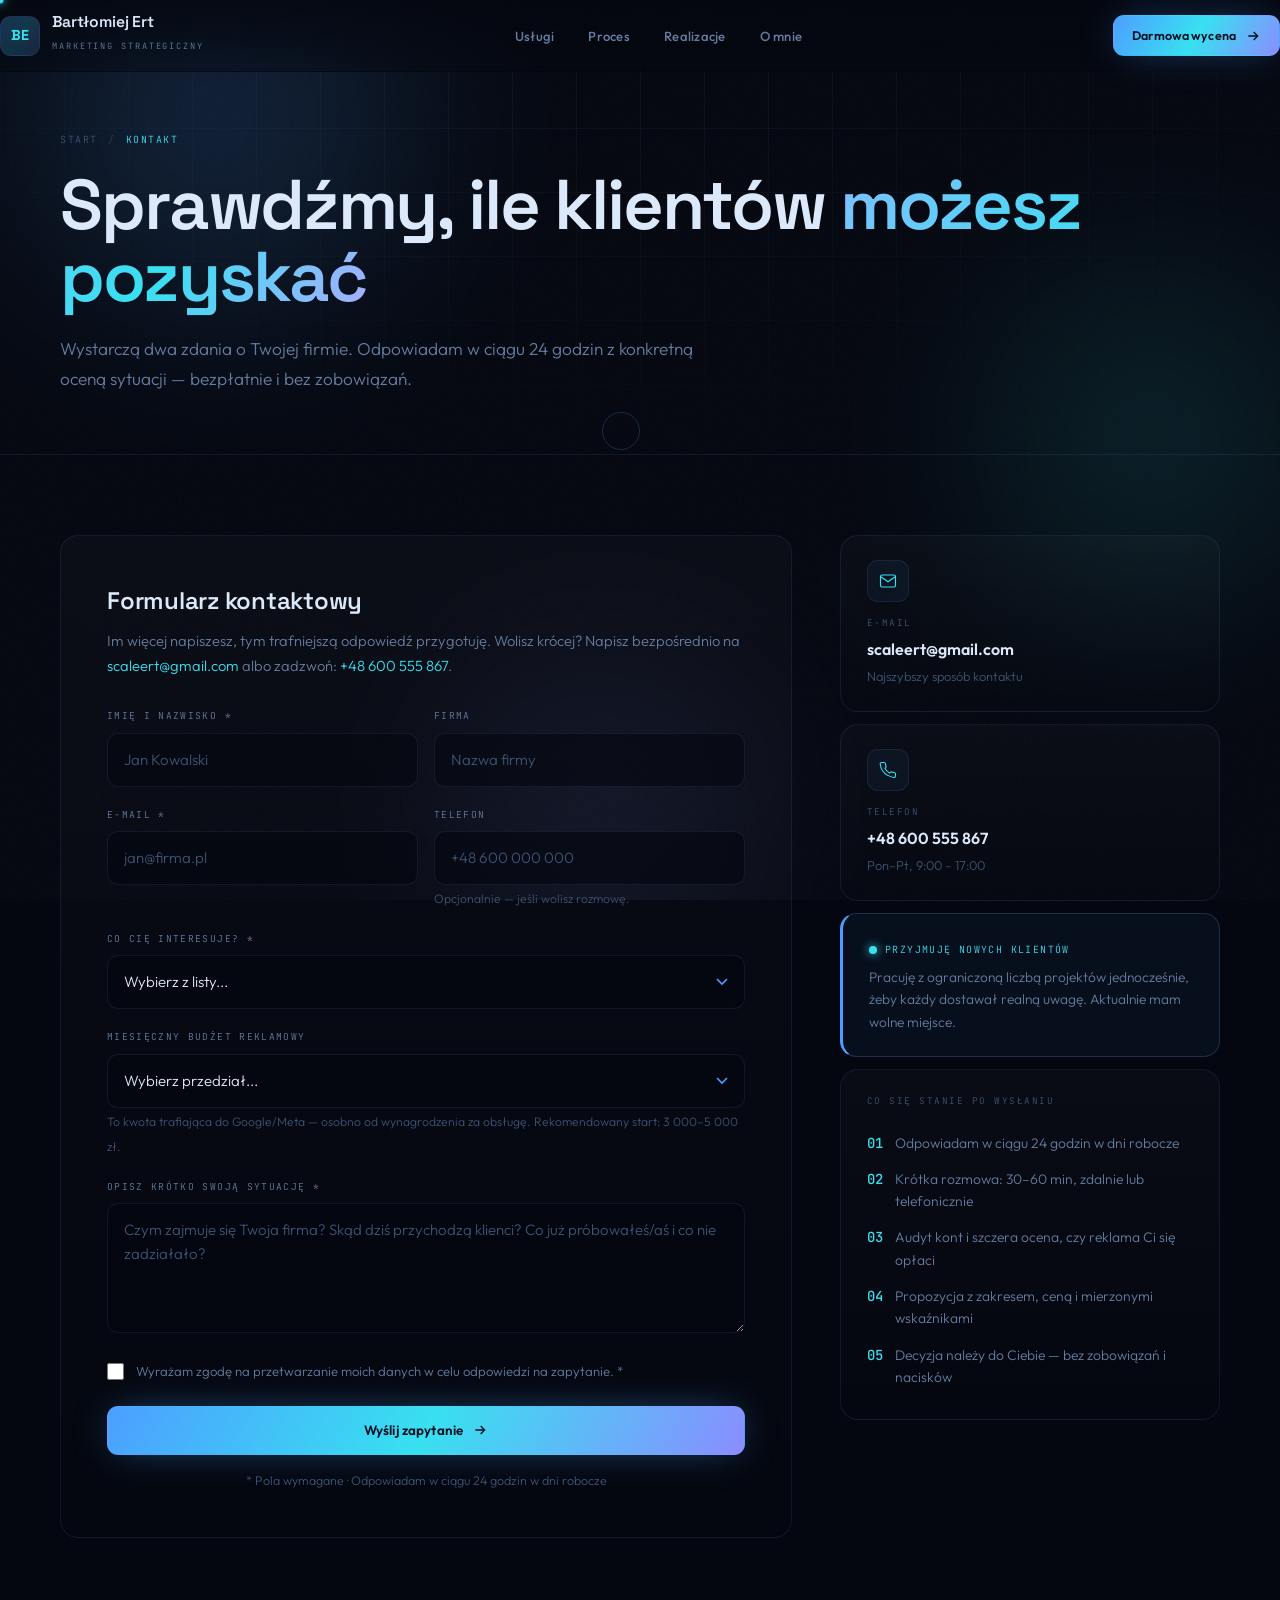
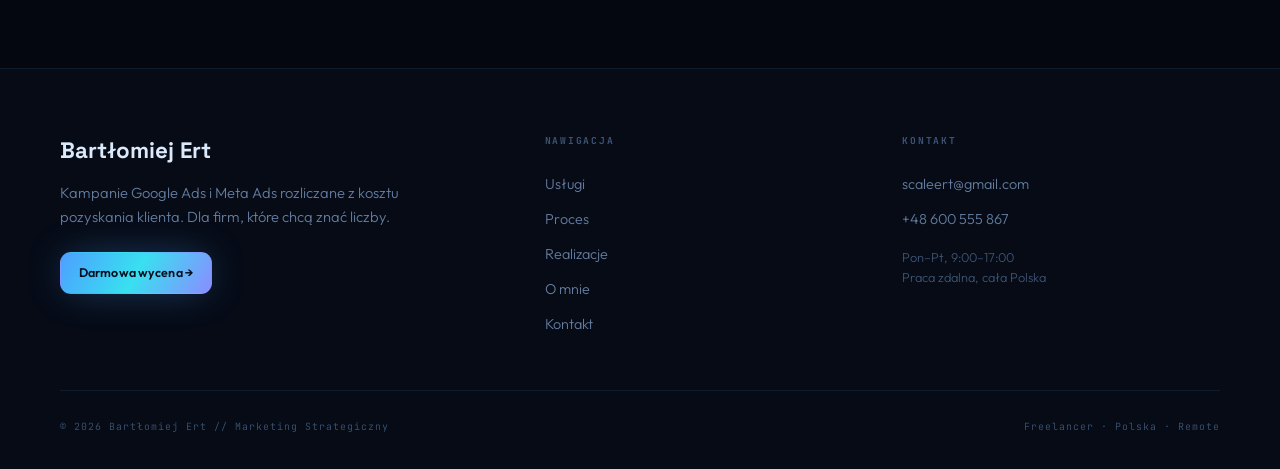
==== commit 42b922d8: "Professional upgrade: client-focused copy, real proof, explicit commitments, working form, SEO/a11y" ====
--- a/kontakt/index.html
+++ b/kontakt/index.html
@@ -3,68 +3,86 @@
 <head>
 <meta charset="UTF-8">
 <meta name="viewport" content="width=device-width, initial-scale=1.0">
-<title>Kontakt — Bartłomiej Ert</title>
-<meta name="description" content="Zacznijmy współpracę. Pierwsza konsultacja i wycena są bezpłatne — odpowiadam w ciągu 24 godzin.">
+<title>Kontakt — Bartłomiej Ert | Darmowa wycena w 24h</title>
+<meta name="description" content="Napisz w dwóch zdaniach, czym się zajmujesz. Odpowiadam w ciągu 24 godzin z konkretną oceną sytuacji — bezpłatnie i bez zobowiązań.">
+<link rel="canonical" href="https://hustlerguy.github.io/claude-Portfolio23/kontakt/">
+<meta property="og:type" content="website">
+<meta property="og:locale" content="pl_PL">
+<meta property="og:title" content="Kontakt — Bartłomiej Ert | Darmowa wycena w 24h">
+<meta property="og:description" content="Bezpłatna konsultacja i wycena. Odpowiadam w ciągu 24 godzin.">
+<meta property="og:url" content="https://hustlerguy.github.io/claude-Portfolio23/kontakt/">
+<link rel="icon" href="../favicon.svg" type="image/svg+xml">
 <link rel="preconnect" href="https://fonts.googleapis.com">
 <link rel="preconnect" href="https://fonts.gstatic.com" crossorigin>
 <link href="https://fonts.googleapis.com/css2?family=Space+Grotesk:wght@400;500;600;700&family=Outfit:wght@300;400;500;600;700;800&family=JetBrains+Mono:wght@400;500&display=swap" rel="stylesheet">
 <link rel="stylesheet" href="../style.css">
 <style>
-  .contact-grid { display: grid; grid-template-columns: 1fr 400px; gap: clamp(24px,4vw,48px); align-items: start; }
-  .form-card { padding: clamp(28px,4vw,48px); }
+  .contact-grid { display: grid; grid-template-columns: 1fr 380px; gap: clamp(24px,4vw,48px); align-items: start; }
+  .form-card { padding: clamp(28px,4vw,46px); }
   .form-card h2 { font-family: var(--ff-disp); font-weight: 600; font-size: 1.5rem; letter-spacing: -0.01em; margin-bottom: 8px; }
-  .form-card .sub { color: var(--muted); margin-bottom: 32px; font-size: 0.92rem; }
+  .form-card .sub { color: var(--muted); margin-bottom: 30px; font-size: 0.92rem; line-height: 1.7; }
   .form-card .sub a { color: var(--cyan); }
+  .req-note { font-size: 0.78rem; color: var(--muted-2); margin-bottom: 24px; font-family: var(--mono); letter-spacing: 0.06em; }
   .check { display: flex; gap: 12px; align-items: flex-start; margin-bottom: 24px; cursor: pointer; }
   .check input { width: 17px; height: 17px; margin-top: 2px; accent-color: var(--azure); flex-shrink: 0; }
   .check span { font-size: 0.82rem; color: var(--muted); line-height: 1.6; }
-  .form-note { font-family: var(--mono); font-size: 0.58rem; letter-spacing: 0.1em; color: var(--muted-2); text-align: center; margin-top: 16px; }
-
-  .form-success { display: none; text-align: center; padding: 40px 10px; }
-  .success-ic { width: 66px; height: 66px; border-radius: 50%; display: grid; place-items: center; margin: 0 auto 22px;
+  .form-note { font-size: 0.78rem; color: var(--muted-2); text-align: center; margin-top: 16px; line-height: 1.6; }
+  .field .hint { font-size: 0.76rem; color: var(--muted-2); margin-top: 7px; }
+  .err { color: #ff8a8a; font-size: 0.78rem; margin-top: 7px; display: none; }
+  .field.invalid input, .field.invalid select, .field.invalid textarea { border-color: rgba(255,110,110,0.6); }
+  .field.invalid .err { display: block; }
+
+  .form-success { display: none; text-align: center; padding: 34px 10px; }
+  .success-ic { width: 64px; height: 64px; border-radius: 50%; display: grid; place-items: center; margin: 0 auto 20px;
     background: var(--azure-10); border: 1px solid var(--line-2); }
-  .success-ic svg { width: 30px; height: 30px; color: var(--cyan); }
+  .success-ic svg { width: 28px; height: 28px; color: var(--cyan); }
   .form-success h3 { font-family: var(--ff-disp); font-weight: 600; font-size: 1.4rem; margin-bottom: 10px; }
-  .form-success p { color: var(--muted); line-height: 1.7; }
-
-  .side-card { padding: 26px 28px; margin-bottom: 12px; display: block; }
-  .side-card .ci-ic { width: 44px; height: 44px; border-radius: 11px; display: grid; place-items: center; margin-bottom: 16px; background: var(--azure-06); border: 1px solid var(--line); }
+  .form-success p { color: var(--muted); line-height: 1.75; max-width: 46ch; margin: 0 auto; }
+  .success-fallback { margin-top: 26px; padding: 22px 24px; border-radius: 14px; background: var(--azure-06); border: 1px solid var(--line-2); text-align: left; }
+  .success-fallback .t { font-family: var(--mono); font-size: 0.6rem; letter-spacing: 0.14em; text-transform: uppercase; color: var(--cyan); margin-bottom: 10px; }
+  .success-fallback p { font-size: 0.86rem; margin: 0 0 12px; max-width: none; }
+  .success-fallback a { color: var(--cyan); font-weight: 500; }
+
+  .side-card { padding: 24px 26px; margin-bottom: 12px; display: block; }
+  .side-card .ci-ic { width: 42px; height: 42px; border-radius: 11px; display: grid; place-items: center; margin-bottom: 14px; background: var(--azure-06); border: 1px solid var(--line); }
   .side-card .ci-ic svg { width: 18px; height: 18px; color: var(--cyan); }
   .side-card .lbl { font-family: var(--mono); font-size: 0.58rem; letter-spacing: 0.16em; text-transform: uppercase; color: var(--muted-2); margin-bottom: 6px; }
   .side-card .val { font-size: 1rem; font-weight: 600; color: var(--text); }
   .side-card .note { font-size: 0.8rem; color: var(--muted-2); margin-top: 4px; }
   a.side-card:hover .val { color: var(--cyan); }
 
-  .avail { padding: 24px 28px; background: var(--azure-06); border: 1px solid var(--line-2); border-left: 3px solid var(--azure); border-radius: 16px; margin-bottom: 12px; }
+  .avail { padding: 22px 26px; background: var(--azure-06); border: 1px solid var(--line-2); border-left: 3px solid var(--azure); border-radius: 16px; margin-bottom: 12px; }
   .avail .top { display: inline-flex; align-items: center; gap: 8px; font-family: var(--mono); font-size: 0.62rem; letter-spacing: 0.14em; text-transform: uppercase; color: var(--cyan); margin-bottom: 8px; }
   .avail p { font-size: 0.86rem; color: var(--muted); line-height: 1.65; }
-  .expect { padding: 24px 28px; }
-  .expect .lbl { font-family: var(--mono); font-size: 0.58rem; letter-spacing: 0.16em; text-transform: uppercase; color: var(--muted-2); margin-bottom: 14px; }
-  .expect .row { display: flex; align-items: center; gap: 12px; font-size: 0.86rem; color: var(--muted); padding: 6px 0; }
-  .expect .row b { font-family: var(--mono); color: var(--cyan); font-weight: 500; }
+  .expect { padding: 24px 26px; }
+  .expect .lbl { font-family: var(--mono); font-size: 0.58rem; letter-spacing: 0.16em; text-transform: uppercase; color: var(--muted-2); margin-bottom: 16px; }
+  .expect .row { display: flex; align-items: flex-start; gap: 12px; font-size: 0.87rem; color: var(--muted); padding: 7px 0; line-height: 1.6; }
+  .expect .row b { font-family: var(--mono); color: var(--cyan); font-weight: 500; flex-shrink: 0; }
 
   @media (max-width: 900px){ .contact-grid { grid-template-columns: 1fr; } }
 </style>
 </head>
 <body>
 
+<a class="skip-link" href="#main">Przejdź do treści</a>
+
 <header class="nav">
   <div class="wrap nav-inner">
     <a class="brand" href="../"><div class="brand-mark"><span>BE</span></div><div class="brand-text"><b>Bartłomiej Ert</b><small>Marketing Strategiczny</small></div></a>
-    <nav><ul class="nav-links">
+    <nav aria-label="Nawigacja główna"><ul class="nav-links">
       <li><a href="../uslugi/">Usługi</a></li>
       <li><a href="../proces/">Proces</a></li>
       <li><a href="../realizacje/">Realizacje</a></li>
       <li><a href="../o-mnie/">O mnie</a></li>
     </ul></nav>
     <div class="nav-actions">
-      <a class="btn btn-primary btn-sm active" href="../kontakt/" data-magnetic>Darmowa wycena
-        <svg viewBox="0 0 24 24" fill="none" stroke="currentColor" stroke-width="2"><path d="M5 12h14M13 6l6 6-6 6"/></svg></a>
-      <button class="nav-burger" aria-label="Menu"><span></span><span></span><span></span></button>
+      <a class="btn btn-primary btn-sm" href="../kontakt/" aria-current="page" data-magnetic>Darmowa wycena
+        <svg viewBox="0 0 24 24" fill="none" stroke="currentColor" stroke-width="2" aria-hidden="true"><path d="M5 12h14M13 6l6 6-6 6"/></svg></a>
+      <button class="nav-burger" aria-label="Otwórz menu" aria-expanded="false" aria-controls="mobileMenu"><span></span><span></span><span></span></button>
     </div>
   </div>
 </header>
-<div class="mobile-menu">
+<div class="mobile-menu" id="mobileMenu">
   <a href="../uslugi/">Usługi</a><a href="../proces/">Proces</a><a href="../realizacje/">Realizacje</a><a href="../o-mnie/">O mnie</a>
   <a class="btn btn-primary btn-block" href="../kontakt/">Darmowa wycena →</a>
 </div>
@@ -72,81 +90,98 @@
 <div class="page-hero">
   <div class="wrap">
     <div class="breadcrumb reveal"><a href="../">Start</a><span class="sep">/</span><span class="cur">Kontakt</span></div>
-    <h1 class="page-title reveal d1">Zacznijmy <span class="grad">współpracę</span></h1>
-    <p class="page-sub reveal d2">Pierwsza konsultacja i wycena są bezpłatne. Opisz swój projekt — odpiszę w ciągu 24 godzin.</p>
+    <h1 class="page-title reveal d1">Sprawdźmy, ile klientów <span class="grad">możesz pozyskać</span></h1>
+    <p class="page-sub reveal d2">Wystarczą dwa zdania o Twojej firmie. Odpowiadam w ciągu 24 godzin z konkretną oceną sytuacji — bezpłatnie i bez zobowiązań.</p>
   </div>
 </div>
 
-<main>
+<main id="main">
   <section class="section" style="padding-top:clamp(48px,7vw,80px)">
     <div class="wrap contact-grid">
       <!-- FORM -->
       <div class="card form-card reveal">
         <div id="formWrap">
-          <h2>Napisz do mnie</h2>
-          <p class="sub">Wypełnij formularz lub napisz bezpośrednio na <a href="mailto:scaleert@gmail.com">scaleert@gmail.com</a></p>
+          <h2>Formularz kontaktowy</h2>
+          <p class="sub">Im więcej napiszesz, tym trafniejszą odpowiedź przygotuję. Wolisz krócej? Napisz bezpośrednio na <a href="mailto:scaleert@gmail.com">scaleert@gmail.com</a> albo zadzwoń: <a href="tel:+48600555867">+48 600 555 867</a>.</p>
           <form id="contactForm" novalidate>
             <div class="field-row">
-              <div class="field"><label>Imię i nazwisko *</label><input type="text" placeholder="Jan Kowalski" required></div>
-              <div class="field"><label>Firma</label><input type="text" placeholder="Nazwa firmy"></div>
+              <div class="field"><label for="f-name">Imię i nazwisko *</label><input id="f-name" name="name" type="text" placeholder="Jan Kowalski" autocomplete="name" required><span class="err">Podaj imię, żebym wiedział, jak się do Ciebie zwracać.</span></div>
+              <div class="field"><label for="f-company">Firma</label><input id="f-company" name="company" type="text" placeholder="Nazwa firmy" autocomplete="organization"></div>
             </div>
             <div class="field-row">
-              <div class="field"><label>E-mail *</label><input type="email" placeholder="jan@firma.pl" required></div>
-              <div class="field"><label>Telefon</label><input type="tel" placeholder="+48 600 000 000"></div>
-            </div>
-            <div class="field"><label>Interesująca usługa *</label>
-              <select required>
-                <option value="" disabled selected>Wybierz usługę...</option>
-                <option>Płatne kampanie (Google Ads + Meta Ads)</option>
+              <div class="field"><label for="f-email">E-mail *</label><input id="f-email" name="email" type="email" placeholder="jan@firma.pl" autocomplete="email" required><span class="err">Podaj poprawny adres e-mail — na niego wyślę odpowiedź.</span></div>
+              <div class="field"><label for="f-phone">Telefon</label><input id="f-phone" name="phone" type="tel" placeholder="+48 600 000 000" autocomplete="tel"><span class="hint">Opcjonalnie — jeśli wolisz rozmowę.</span></div>
+            </div>
+            <div class="field"><label for="f-service">Co Cię interesuje? *</label>
+              <select id="f-service" name="service" required>
+                <option value="" disabled selected>Wybierz z listy...</option>
+                <option>Kampanie Google Ads i Meta Ads</option>
+                <option>Pozycjonowanie wizytówki Google (Mapy)</option>
                 <option>GEO / AIO — widoczność w AI</option>
-                <option>Pozycjonowanie wizytówki Google</option>
-                <option>Tworzenie strony internetowej</option>
+                <option>Strona internetowa lub landing page</option>
                 <option>Kompleksowe wsparcie marketingowe</option>
-                <option>Kilka usług naraz</option>
-                <option>Nie wiem — potrzebuję konsultacji</option>
+                <option>Nie wiem — potrzebuję doradztwa</option>
               </select>
-            </div>
-            <div class="field"><label>Miesięczny budżet reklamowy</label>
-              <select>
+              <span class="err">Wybierz jedną z opcji.</span>
+            </div>
+            <div class="field"><label for="f-budget">Miesięczny budżet reklamowy</label>
+              <select id="f-budget" name="budget">
                 <option value="" disabled selected>Wybierz przedział...</option>
-                <option>Do 2 000 zł</option><option>2 000 – 5 000 zł</option><option>5 000 – 15 000 zł</option><option>15 000 – 50 000 zł</option><option>Powyżej 50 000 zł</option>
+                <option>Poniżej 2 000 zł</option>
+                <option>2 000 – 5 000 zł</option>
+                <option>5 000 – 15 000 zł</option>
+                <option>15 000 – 50 000 zł</option>
+                <option>Powyżej 50 000 zł</option>
+                <option>Jeszcze nie wiem</option>
               </select>
-            </div>
-            <div class="field"><label>Opisz swój projekt *</label><textarea placeholder="Czym zajmuje się Twoja firma? Jaki jest cel kampanii? Co już próbowałeś/aś? Im więcej napiszesz, tym trafniejszą propozycję przygotuję." required></textarea></div>
-            <label class="check"><input type="checkbox" required><span>Wyrażam zgodę na przetwarzanie danych osobowych w celu odpowiedzi na zapytanie. *</span></label>
-            <button type="submit" class="btn btn-primary btn-block">Wyślij wiadomość
-              <svg viewBox="0 0 24 24" fill="none" stroke="currentColor" stroke-width="2"><path d="M5 12h14M13 6l6 6-6 6"/></svg>
+              <span class="hint">To kwota trafiająca do Google/Meta — osobno od wynagrodzenia za obsługę. Rekomendowany start: 3 000–5 000 zł.</span>
+            </div>
+            <div class="field"><label for="f-message">Opisz krótko swoją sytuację *</label>
+              <textarea id="f-message" name="message" placeholder="Czym zajmuje się Twoja firma? Skąd dziś przychodzą klienci? Co już próbowałeś/aś i co nie zadziałało?" required></textarea>
+              <span class="err">Napisz choć kilka słów o swojej firmie.</span>
+            </div>
+            <label class="check" for="f-consent"><input id="f-consent" name="consent" type="checkbox" required><span>Wyrażam zgodę na przetwarzanie moich danych w celu odpowiedzi na zapytanie. *</span></label>
+            <button type="submit" class="btn btn-primary btn-block">Wyślij zapytanie
+              <svg viewBox="0 0 24 24" fill="none" stroke="currentColor" stroke-width="2" aria-hidden="true"><path d="M5 12h14M13 6l6 6-6 6"/></svg>
             </button>
-            <p class="form-note">* Pola wymagane · Odpowiadam w ciągu 24 godzin</p>
+            <p class="form-note">* Pola wymagane · Odpowiadam w ciągu 24 godzin w dni robocze</p>
           </form>
         </div>
-        <div class="form-success" id="formSuccess">
-          <div class="success-ic"><svg viewBox="0 0 24 24" fill="none" stroke="currentColor" stroke-width="2"><path d="M20 6 9 17l-5-5"/></svg></div>
-          <h3>Wiadomość wysłana!</h3>
-          <p>Dziękuję za kontakt. Odezwę się w ciągu 24 godzin na podany adres e-mail.<br>Do zobaczenia wkrótce.</p>
+
+        <div class="form-success" id="formSuccess" role="status" aria-live="polite">
+          <div class="success-ic"><svg viewBox="0 0 24 24" fill="none" stroke="currentColor" stroke-width="2" aria-hidden="true"><path d="M20 6 9 17l-5-5"/></svg></div>
+          <h3>Prawie gotowe — sprawdź program pocztowy</h3>
+          <p>Przygotowałem dla Ciebie gotową wiadomość z wypełnionymi danymi. Otworzyła się w Twoim programie pocztowym — wystarczy, że klikniesz „Wyślij”.</p>
+          <div class="success-fallback">
+            <div class="t">Nic się nie otworzyło?</div>
+            <p>Skopiuj treść poniżej i wyślij ręcznie na <a href="mailto:scaleert@gmail.com">scaleert@gmail.com</a>, albo po prostu zadzwoń: <a href="tel:+48600555867">+48 600 555 867</a>.</p>
+            <div class="field" style="margin:0"><textarea id="mailFallback" readonly style="min-height:150px;font-size:0.82rem"></textarea></div>
+            <div class="mt-s"><a class="btn btn-ghost btn-sm" id="mailRetry" href="#">Otwórz ponownie w programie pocztowym</a></div>
+          </div>
         </div>
       </div>
 
       <!-- SIDEBAR -->
       <aside class="reveal d2">
         <a href="mailto:scaleert@gmail.com" class="card side-card">
-          <div class="ci-ic"><svg viewBox="0 0 24 24" fill="none" stroke="currentColor" stroke-width="1.5"><path d="M4 4h16c1.1 0 2 .9 2 2v12c0 1.1-.9 2-2 2H4c-1.1 0-2-.9-2-2V6c0-1.1.9-2 2-2z"/><polyline points="22,6 12,13 2,6"/></svg></div>
+          <div class="ci-ic"><svg viewBox="0 0 24 24" fill="none" stroke="currentColor" stroke-width="1.5" aria-hidden="true"><path d="M4 4h16c1.1 0 2 .9 2 2v12c0 1.1-.9 2-2 2H4c-1.1 0-2-.9-2-2V6c0-1.1.9-2 2-2z"/><polyline points="22,6 12,13 2,6"/></svg></div>
           <div class="lbl">E-mail</div><div class="val">scaleert@gmail.com</div><div class="note">Najszybszy sposób kontaktu</div>
         </a>
         <a href="tel:+48600555867" class="card side-card">
-          <div class="ci-ic"><svg viewBox="0 0 24 24" fill="none" stroke="currentColor" stroke-width="1.5"><path d="M22 16.92v3a2 2 0 0 1-2.18 2 19.79 19.79 0 0 1-8.63-3.07A19.5 19.5 0 0 1 4.69 13a19.79 19.79 0 0 1-3.07-8.67A2 2 0 0 1 3.6 2h3a2 2 0 0 1 2 1.72c.13.96.36 1.9.7 2.81a2 2 0 0 1-.45 2.11L8 9.91a16 16 0 0 0 6.09 6.09l1.27-.85a2 2 0 0 1 2.11-.45c.91.34 1.85.57 2.81.7A2 2 0 0 1 22 17z"/></svg></div>
+          <div class="ci-ic"><svg viewBox="0 0 24 24" fill="none" stroke="currentColor" stroke-width="1.5" aria-hidden="true"><path d="M22 16.92v3a2 2 0 0 1-2.18 2 19.79 19.79 0 0 1-8.63-3.07A19.5 19.5 0 0 1 4.69 13a19.79 19.79 0 0 1-3.07-8.67A2 2 0 0 1 3.6 2h3a2 2 0 0 1 2 1.72c.13.96.36 1.9.7 2.81a2 2 0 0 1-.45 2.11L8 9.91a16 16 0 0 0 6.09 6.09l1.27-.85a2 2 0 0 1 2.11-.45c.91.34 1.85.57 2.81.7A2 2 0 0 1 22 17z"/></svg></div>
           <div class="lbl">Telefon</div><div class="val">+48 600 555 867</div><div class="note">Pon–Pt, 9:00 – 17:00</div>
         </a>
         <div class="avail">
-          <div class="top"><span class="dot" style="width:8px;height:8px;border-radius:50%;background:var(--cyan);box-shadow:0 0 10px var(--cyan)"></span>Dostępny do projektów</div>
-          <p>Aktualnie przyjmuję nowych klientów. Wolne miejsca są ograniczone — nie odkładaj kontaktu na później.</p>
+          <div class="top"><span style="width:8px;height:8px;border-radius:50%;background:var(--cyan);box-shadow:0 0 10px var(--cyan)"></span>Przyjmuję nowych klientów</div>
+          <p>Pracuję z ograniczoną liczbą projektów jednocześnie, żeby każdy dostawał realną uwagę. Aktualnie mam wolne miejsce.</p>
         </div>
         <div class="card expect">
-          <div class="lbl">Czego możesz się spodziewać</div>
-          <div class="row"><b>01</b> Odpowiedź w ciągu 24h</div>
-          <div class="row"><b>02</b> Bezpłatna konsultacja 30–60 min</div>
-          <div class="row"><b>03</b> Indywidualna propozycja i wycena</div>
-          <div class="row"><b>04</b> Brak zobowiązań — decyzja należy do Ciebie</div>
+          <div class="lbl">Co się stanie po wysłaniu</div>
+          <div class="row"><b>01</b><span>Odpowiadam w ciągu 24 godzin w dni robocze</span></div>
+          <div class="row"><b>02</b><span>Krótka rozmowa: 30–60 min, zdalnie lub telefonicznie</span></div>
+          <div class="row"><b>03</b><span>Audyt kont i szczera ocena, czy reklama Ci się opłaci</span></div>
+          <div class="row"><b>04</b><span>Propozycja z zakresem, ceną i mierzonymi wskaźnikami</span></div>
+          <div class="row"><b>05</b><span>Decyzja należy do Ciebie — bez zobowiązań i nacisków</span></div>
         </div>
       </aside>
     </div>
@@ -156,9 +191,10 @@
 <footer class="footer">
   <div class="wrap">
     <div class="footer-top">
-      <div class="footer-brand"><b>Bartłomiej Ert</b><p>Marketing strategiczny i płatne kampanie reklamowe dla firm, które chcą realnie rosnąć.</p><div class="mt-s"><a class="btn btn-primary btn-sm" href="../kontakt/">Darmowa wycena →</a></div></div>
-      <div class="footer-col"><h4>Nawigacja</h4><a href="../uslugi/">Usługi</a><a href="../proces/">Proces</a><a href="../realizacje/">Realizacje</a><a href="../o-mnie/">O mnie</a></div>
-      <div class="footer-col"><h4>Kontakt</h4><a href="mailto:scaleert@gmail.com">scaleert@gmail.com</a><a href="tel:+48600555867">+48 600 555 867</a><a href="../kontakt/">Formularz kontaktowy</a></div>
+      <div class="footer-brand"><b>Bartłomiej Ert</b><p>Kampanie Google Ads i Meta Ads rozliczane z kosztu pozyskania klienta. Dla firm, które chcą znać liczby.</p><div class="mt-s"><a class="btn btn-primary btn-sm" href="../kontakt/">Darmowa wycena →</a></div></div>
+      <div class="footer-col"><h4>Nawigacja</h4><a href="../uslugi/">Usługi</a><a href="../proces/">Proces</a><a href="../realizacje/">Realizacje</a><a href="../o-mnie/">O mnie</a><a href="../kontakt/">Kontakt</a></div>
+      <div class="footer-col"><h4>Kontakt</h4><a href="mailto:scaleert@gmail.com">scaleert@gmail.com</a><a href="tel:+48600555867">+48 600 555 867</a>
+        <p style="font-size:0.8rem;color:var(--muted-2);margin-top:10px;line-height:1.6">Pon–Pt, 9:00–17:00<br>Praca zdalna, cała Polska</p></div>
     </div>
     <div class="footer-bottom">
       <span>© <span data-year>2025</span> Bartłomiej Ert <span class="footer-dot">//</span> Marketing Strategiczny</span>
--- a/style.css
+++ b/style.css
@@ -72,7 +72,7 @@
    2 · RESET
 ─────────────────────────────────────────── */
 *, *::before, *::after { box-sizing: border-box; margin: 0; padding: 0; }
-html { scroll-behavior: smooth; -webkit-text-size-adjust: 100%; }
+html { scroll-behavior: smooth; -webkit-text-size-adjust: 100%; overflow-x: clip; }
 @media (prefers-reduced-motion: reduce) {
   html { scroll-behavior: auto; }
   *, *::before, *::after { animation-duration: 0.001ms !important; transition-duration: 0.01ms !important; }
@@ -83,7 +83,8 @@
   color: var(--text);
   background: var(--bg);
   line-height: 1.6;
-  overflow-x: hidden;
+  overflow-x: clip;
+  max-width: 100%;
   min-height: 100vh;
   -webkit-font-smoothing: antialiased;
   text-rendering: optimizeLegibility;
@@ -237,26 +238,30 @@
 
 /* Mobile nav */
 .nav-burger {
-  display: none; width: 44px; height: 44px; border-radius: 11px; cursor: pointer;
-  border: 1px solid var(--line-2); background: rgba(255,255,255,0.02);
+  display: none; width: 48px; height: 48px; border-radius: 12px; cursor: pointer; flex-shrink: 0;
+  border: 1px solid var(--azure); background: var(--azure-14);
+  box-shadow: 0 0 0 1px rgba(77,159,255,0.12), 0 0 24px -6px rgba(77,159,255,0.5);
   flex-direction: column; align-items: center; justify-content: center; gap: 5px;
-}
-.nav-burger span { width: 18px; height: 2px; background: var(--text); border-radius: 2px; transition: transform .3s var(--ease), opacity .2s; }
+  position: relative; z-index: 260;
+}
+.nav-burger:active { background: var(--azure-22); }
+.nav-burger span { width: 20px; height: 2px; background: var(--cyan); border-radius: 2px; box-shadow: 0 0 6px rgba(56,224,240,0.5); transition: transform .3s var(--ease), opacity .2s; }
 .nav-burger.open span:nth-child(1) { transform: translateY(7px) rotate(45deg); }
 .nav-burger.open span:nth-child(2) { opacity: 0; }
 .nav-burger.open span:nth-child(3) { transform: translateY(-7px) rotate(-45deg); }
 
 .mobile-menu {
   position: fixed; inset: var(--nav-h) 0 auto 0; z-index: 240;
-  background: var(--glass-2); backdrop-filter: blur(22px); -webkit-backdrop-filter: blur(22px);
-  border-bottom: 1px solid var(--line); padding: 22px var(--gutter) 32px;
-  display: flex; flex-direction: column; gap: 6px;
+  background: rgba(5,9,17,0.97); backdrop-filter: blur(22px); -webkit-backdrop-filter: blur(22px);
+  border-bottom: 1px solid var(--line-2); padding: 18px var(--gutter) 28px;
+  display: flex; flex-direction: column; gap: 4px;
+  max-height: calc(100dvh - var(--nav-h)); overflow-y: auto;
   transform: translateY(-12px); opacity: 0; pointer-events: none; transition: transform .4s var(--ease), opacity .3s;
 }
 .mobile-menu.open { transform: translateY(0); opacity: 1; pointer-events: auto; }
-.mobile-menu a { padding: 14px 8px; font-family: var(--ff-disp); font-size: 1.3rem; color: var(--text-soft); border-bottom: 1px solid var(--line); }
-.mobile-menu a:last-of-type { border-bottom: none; }
-.mobile-menu .btn { margin-top: 14px; }
+.mobile-menu a:not(.btn) { padding: 15px 6px; font-family: var(--ff-disp); font-size: 1.25rem; color: var(--text); border-bottom: 1px solid var(--line); }
+.mobile-menu a:not(.btn):last-of-type { border-bottom: none; }
+.mobile-menu .btn { margin-top: 18px; padding: 17px; font-size: 1rem; box-shadow: 0 0 30px -6px rgba(56,224,240,0.6); }
 
 /* ───────────────────────────────────────────
    7 · REVEAL ANIMATION
@@ -271,7 +276,7 @@
 ─────────────────────────────────────────── */
 .card {
   position: relative; background: linear-gradient(180deg, rgba(255,255,255,0.025), rgba(255,255,255,0.005));
-  border: 1px solid var(--line); border-radius: var(--radius); overflow: hidden;
+  border: 1px solid var(--line); border-radius: var(--radius); overflow: hidden; min-width: 0;
   transition: border-color .4s, transform .4s var(--ease), background .4s;
 }
 .card::before {
@@ -425,3 +430,179 @@
   .footer-bottom { flex-direction: column; text-align: center; }
   .cta-banner { flex-direction: column; align-items: flex-start; }
 }
+@media (max-width: 560px) {
+  :root { --nav-h: 64px; --gutter: 16px; }
+  .brand-text small { display: none; }
+  .brand-mark { width: 36px; height: 36px; }
+  .brand-text b { font-size: 0.92rem; }
+  .nav-inner { gap: 12px; }
+  .section { padding: clamp(52px, 14vw, 84px) 0; }
+  .h-sec { font-size: clamp(1.55rem, 7vw, 2.1rem); }
+  .page-hero { padding: calc(var(--nav-h) + 40px) 0 44px; }
+  .page-title { font-size: clamp(2rem, 9.5vw, 2.9rem); }
+  .page-sub, .sub-sec { font-size: 1rem; }
+  .btn { padding: 12px 18px; }
+  .cta-actions, .hero-cta { width: 100%; }
+  .cta-actions .btn, .hero-cta .btn { flex: 1 1 auto; }
+}
+
+
+/* ═══════════════════════════════════════════════════════════════
+   18 · ACCESSIBILITY
+═══════════════════════════════════════════════════════════════ */
+.skip-link {
+  position: absolute; left: 50%; top: 8px; translate: -50% -200%;
+  z-index: 400; padding: 12px 20px; border-radius: 10px;
+  background: var(--grad-brand); color: #04101f; font-weight: 600; font-size: 0.85rem;
+  transition: translate .25s var(--ease);
+}
+.skip-link:focus { translate: -50% 0; }
+
+:focus-visible {
+  outline: 2px solid var(--cyan);
+  outline-offset: 3px;
+  border-radius: 4px;
+}
+.btn:focus-visible, .nav-burger:focus-visible { outline-offset: 4px; }
+
+/* ═══════════════════════════════════════════════════════════════
+   19 · PROOF BAR — real, verifiable numbers
+═══════════════════════════════════════════════════════════════ */
+.proof-bar {
+  display: grid; grid-template-columns: repeat(4, 1fr);
+  border: 1px solid var(--line); border-radius: 20px; overflow: hidden;
+  background: linear-gradient(180deg, rgba(255,255,255,0.025), rgba(255,255,255,0.005));
+}
+.proof-item { padding: 26px 24px; border-right: 1px solid var(--line); }
+.proof-item:last-child { border-right: none; }
+.proof-item .v {
+  font-family: var(--ff-disp); font-weight: 700; font-size: clamp(1.6rem, 3vw, 2.15rem); line-height: 1;
+  background: var(--grad-text); -webkit-background-clip: text; background-clip: text; -webkit-text-fill-color: transparent;
+}
+.proof-item .l { font-size: 0.86rem; color: var(--text-soft); margin-top: 10px; font-weight: 500; }
+.proof-item .s { font-family: var(--mono); font-size: 0.58rem; letter-spacing: 0.1em; text-transform: uppercase; color: var(--muted-2); margin-top: 6px; }
+.proof-src {
+  display: flex; align-items: center; justify-content: center; gap: 9px; margin-top: 16px;
+  font-family: var(--mono); font-size: 0.58rem; letter-spacing: 0.12em; text-transform: uppercase; color: var(--muted-2);
+}
+.proof-src svg { width: 13px; height: 13px; color: var(--cyan); }
+
+/* ═══════════════════════════════════════════════════════════════
+   20 · PAIN POINTS — client-focused problem framing
+═══════════════════════════════════════════════════════════════ */
+.pain-grid { display: grid; grid-template-columns: repeat(2, 1fr); gap: 14px; }
+.pain {
+  display: flex; gap: 16px; align-items: flex-start; padding: 24px 26px;
+  border: 1px solid var(--line); border-radius: 16px; background: rgba(255,255,255,0.012);
+  transition: border-color .35s, background .35s;
+}
+.pain:hover { border-color: var(--line-2); background: rgba(255,255,255,0.025); }
+.pain .x {
+  width: 30px; height: 30px; border-radius: 9px; flex-shrink: 0; display: grid; place-items: center;
+  background: rgba(255,90,90,0.09); border: 1px solid rgba(255,90,90,0.22);
+}
+.pain .x svg { width: 15px; height: 15px; color: rgba(255,125,125,0.9); }
+.pain p { font-size: 0.95rem; color: var(--text-soft); line-height: 1.65; }
+.pain-answer {
+  margin-top: 22px; padding: 26px 30px; border-radius: 18px;
+  background: linear-gradient(135deg, rgba(77,159,255,0.12), rgba(56,224,240,0.04));
+  border: 1px solid var(--line-2); border-left: 3px solid var(--cyan);
+}
+.pain-answer p { font-size: 1.05rem; color: var(--text); line-height: 1.7; }
+.pain-answer b { color: var(--cyan); font-weight: 600; }
+
+/* ═══════════════════════════════════════════════════════════════
+   21 · COMMITMENTS — certainty / guarantees
+═══════════════════════════════════════════════════════════════ */
+.commit-grid { display: grid; grid-template-columns: repeat(3, 1fr); gap: 14px; }
+.commit { padding: 28px 26px; border: 1px solid var(--line); border-radius: 16px; background: rgba(255,255,255,0.012); position: relative; }
+.commit::after {
+  content: ''; position: absolute; left: 26px; right: 26px; top: 0; height: 1px;
+  background: var(--grad-line); opacity: 0; transition: opacity .35s;
+}
+.commit:hover::after { opacity: 1; }
+.commit .ic { width: 40px; height: 40px; border-radius: 11px; display: grid; place-items: center; margin-bottom: 16px;
+  background: var(--azure-06); border: 1px solid var(--line); }
+.commit .ic svg { width: 19px; height: 19px; color: var(--cyan); }
+.commit h4 { font-family: var(--ff-disp); font-weight: 600; font-size: 1.02rem; margin-bottom: 8px; }
+.commit p { font-size: 0.89rem; color: var(--muted); line-height: 1.7; }
+
+/* ═══════════════════════════════════════════════════════════════
+   22 · QUALIFICATION — dla kogo / nie dla kogo
+═══════════════════════════════════════════════════════════════ */
+.fit-grid { display: grid; grid-template-columns: 1fr 1fr; gap: 16px; }
+.fit { padding: 32px 30px; border-radius: 18px; border: 1px solid var(--line); }
+.fit.yes { background: linear-gradient(180deg, rgba(56,224,240,0.06), rgba(255,255,255,0.004)); border-color: var(--line-2); }
+.fit.no  { background: linear-gradient(180deg, rgba(255,90,90,0.045), rgba(255,255,255,0.004)); border-color: rgba(255,90,90,0.18); }
+.fit .head { display: flex; align-items: center; gap: 12px; margin-bottom: 22px; }
+.fit .head .b { width: 34px; height: 34px; border-radius: 10px; display: grid; place-items: center; flex-shrink: 0; }
+.fit.yes .head .b { background: var(--azure-14); border: 1px solid var(--line-2); }
+.fit.no  .head .b { background: rgba(255,90,90,0.1); border: 1px solid rgba(255,90,90,0.22); }
+.fit .head .b svg { width: 17px; height: 17px; }
+.fit.yes .head .b svg { color: var(--cyan); }
+.fit.no  .head .b svg { color: rgba(255,125,125,0.9); }
+.fit .head h3 { font-family: var(--ff-disp); font-weight: 600; font-size: 1.15rem; }
+.fit ul { list-style: none; display: grid; gap: 13px; }
+.fit li { display: flex; gap: 11px; align-items: flex-start; font-size: 0.93rem; line-height: 1.6; color: var(--text-soft); }
+.fit li::before { font-family: var(--mono); font-size: 0.8rem; flex-shrink: 0; line-height: 1.5; }
+.fit.yes li::before { content: '✓'; color: var(--cyan); }
+.fit.no  li::before { content: '✕'; color: rgba(255,125,125,0.8); }
+
+/* ═══════════════════════════════════════════════════════════════
+   23 · CASE HIGHLIGHT — featured result
+═══════════════════════════════════════════════════════════════ */
+.case-hl {
+  display: grid; grid-template-columns: 1fr 1fr; gap: clamp(28px, 4vw, 56px);
+  align-items: center; padding: clamp(30px, 4vw, 52px); border-radius: 24px;
+  background: linear-gradient(150deg, rgba(16,35,60,0.6), rgba(6,11,22,0.55));
+  border: 1px solid var(--line-2);
+}
+.case-hl h3 { font-family: var(--ff-disp); font-weight: 600; font-size: clamp(1.5rem, 3vw, 2.1rem); letter-spacing: -0.02em; line-height: 1.12; margin-bottom: 16px; }
+.case-hl .lead { color: var(--muted); line-height: 1.8; margin-bottom: 24px; }
+.case-hl .lead b { color: var(--text-soft); font-weight: 500; }
+.hl-metrics { display: grid; grid-template-columns: 1fr 1fr; gap: 12px; }
+.hl-m { padding: 22px 24px; border-radius: 14px; border: 1px solid var(--line); background: rgba(4,8,16,0.4); }
+.hl-m .v { font-family: var(--ff-disp); font-weight: 700; font-size: clamp(1.5rem, 2.6vw, 2rem); line-height: 1;
+  background: var(--grad-text); -webkit-background-clip: text; background-clip: text; -webkit-text-fill-color: transparent; }
+.hl-m .l { font-family: var(--mono); font-size: 0.56rem; letter-spacing: 0.1em; text-transform: uppercase; color: var(--muted-2); margin-top: 8px; }
+
+/* ═══════════════════════════════════════════════════════════════
+   24 · PRICING LOGIC — transparency block
+═══════════════════════════════════════════════════════════════ */
+.price-logic { display: grid; grid-template-columns: repeat(3, 1fr); gap: 14px; }
+.pl-card { padding: 28px 26px; border-radius: 16px; border: 1px solid var(--line); background: rgba(255,255,255,0.012); }
+.pl-card .n { font-family: var(--mono); font-size: 0.58rem; letter-spacing: 0.16em; text-transform: uppercase; color: var(--cyan); margin-bottom: 12px; }
+.pl-card .v { font-family: var(--ff-disp); font-weight: 600; font-size: 1.55rem; color: var(--text); margin-bottom: 8px; }
+.pl-card p { font-size: 0.88rem; color: var(--muted); line-height: 1.7; }
+
+/* ═══════════════════════════════════════════════════════════════
+   25 · DELIVERABLES — "co dostajesz"
+═══════════════════════════════════════════════════════════════ */
+.deliver { list-style: none; display: grid; gap: 11px; }
+.deliver li { display: flex; gap: 12px; align-items: flex-start; font-size: 0.93rem; color: var(--text-soft); line-height: 1.6; }
+.deliver li svg { width: 17px; height: 17px; color: var(--cyan); flex-shrink: 0; margin-top: 2px; }
+.deliver-box { padding: 26px 28px; border-radius: 16px; border: 1px solid var(--line-2); background: var(--azure-06); }
+.deliver-box .t { font-family: var(--mono); font-size: 0.6rem; letter-spacing: 0.14em; text-transform: uppercase; color: var(--cyan); margin-bottom: 16px; }
+
+/* ═══════════════════════════════════════════════════════════════
+   26 · RESPONSIVE for new components
+═══════════════════════════════════════════════════════════════ */
+@media (max-width: 1024px) {
+  .proof-bar { grid-template-columns: 1fr 1fr; }
+  .proof-item:nth-child(2) { border-right: none; }
+  .proof-item:nth-child(-n+2) { border-bottom: 1px solid var(--line); }
+  .commit-grid, .price-logic { grid-template-columns: 1fr 1fr; }
+}
+@media (max-width: 860px) {
+  .pain-grid, .fit-grid, .case-hl { grid-template-columns: 1fr; }
+  .commit-grid, .price-logic { grid-template-columns: 1fr; }
+}
+@media (max-width: 560px) {
+  .proof-bar { grid-template-columns: 1fr; }
+  .proof-item { border-right: none; border-bottom: 1px solid var(--line); padding: 20px 22px; }
+  .proof-item:last-child { border-bottom: none; }
+  .hl-metrics { grid-template-columns: 1fr 1fr; }
+  .hl-m { padding: 18px 16px; }
+  .fit { padding: 26px 22px; }
+  .pain { padding: 20px 20px; }
+}
